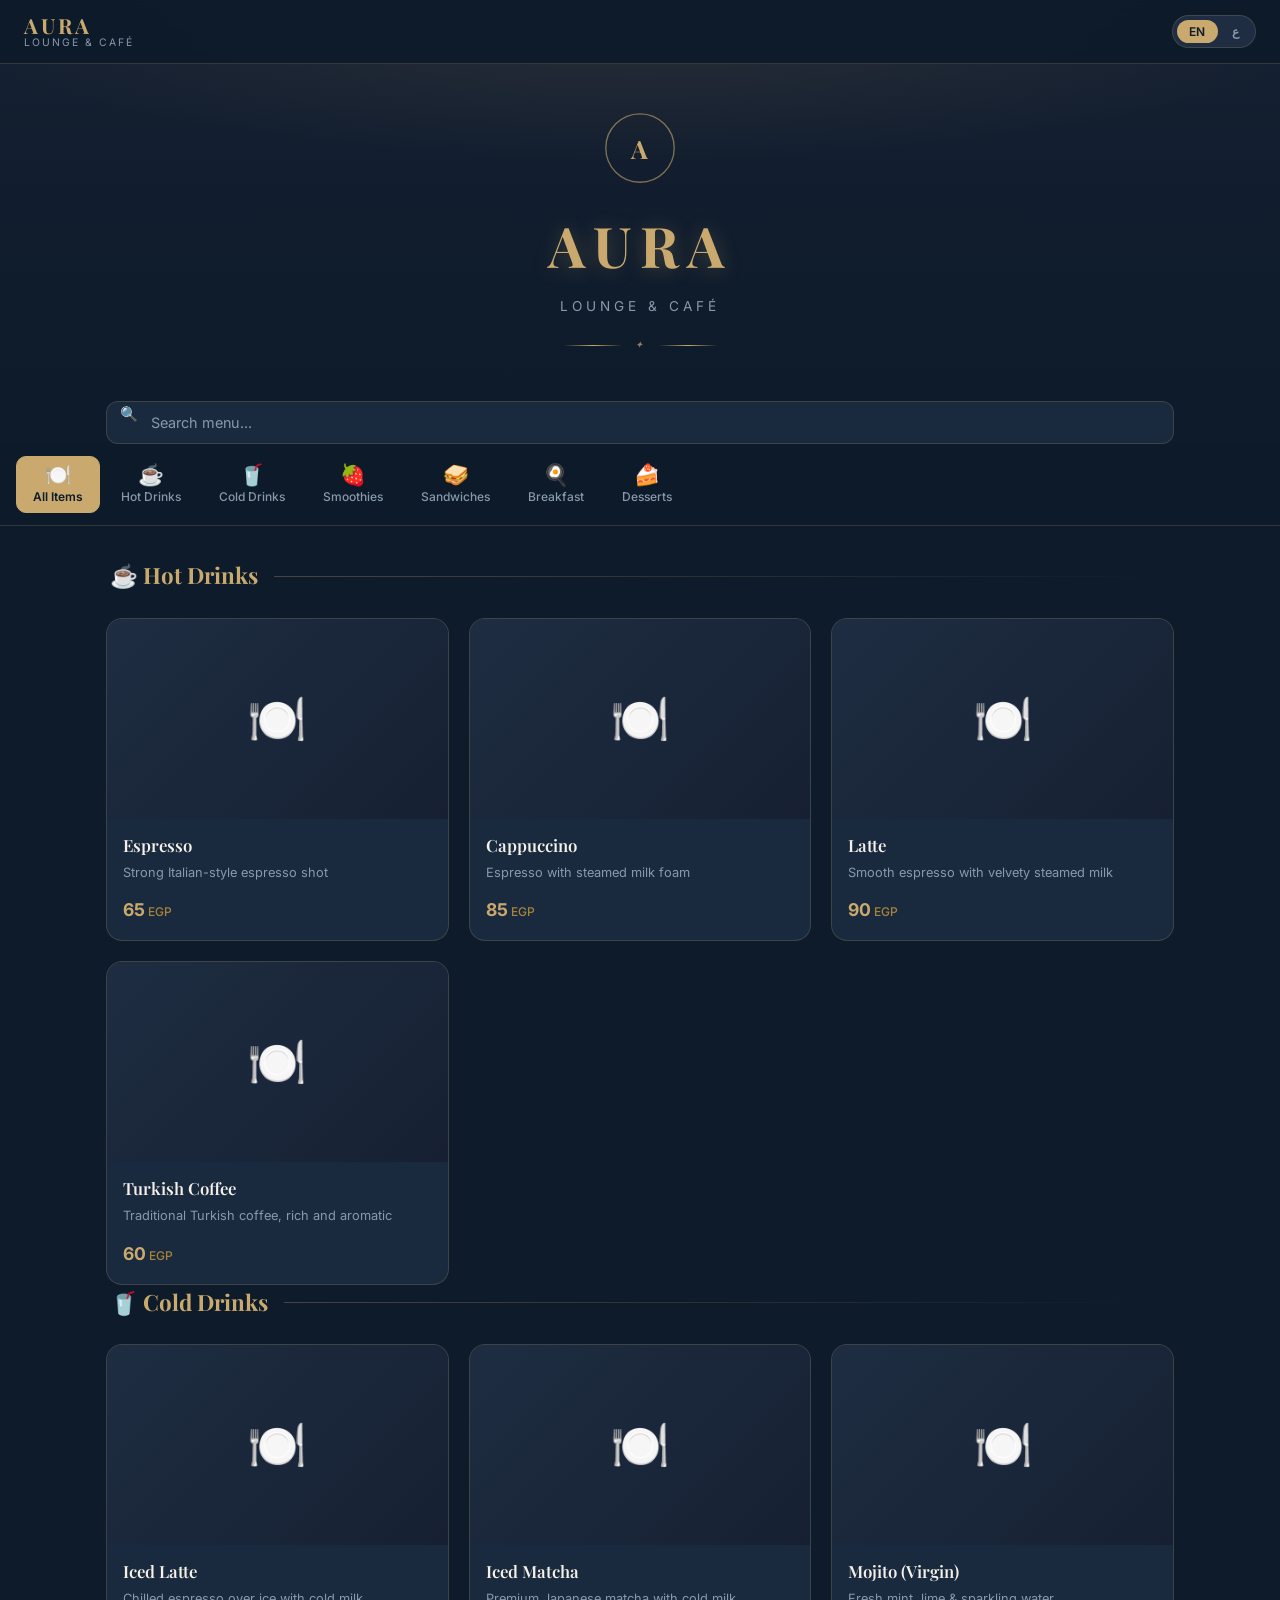
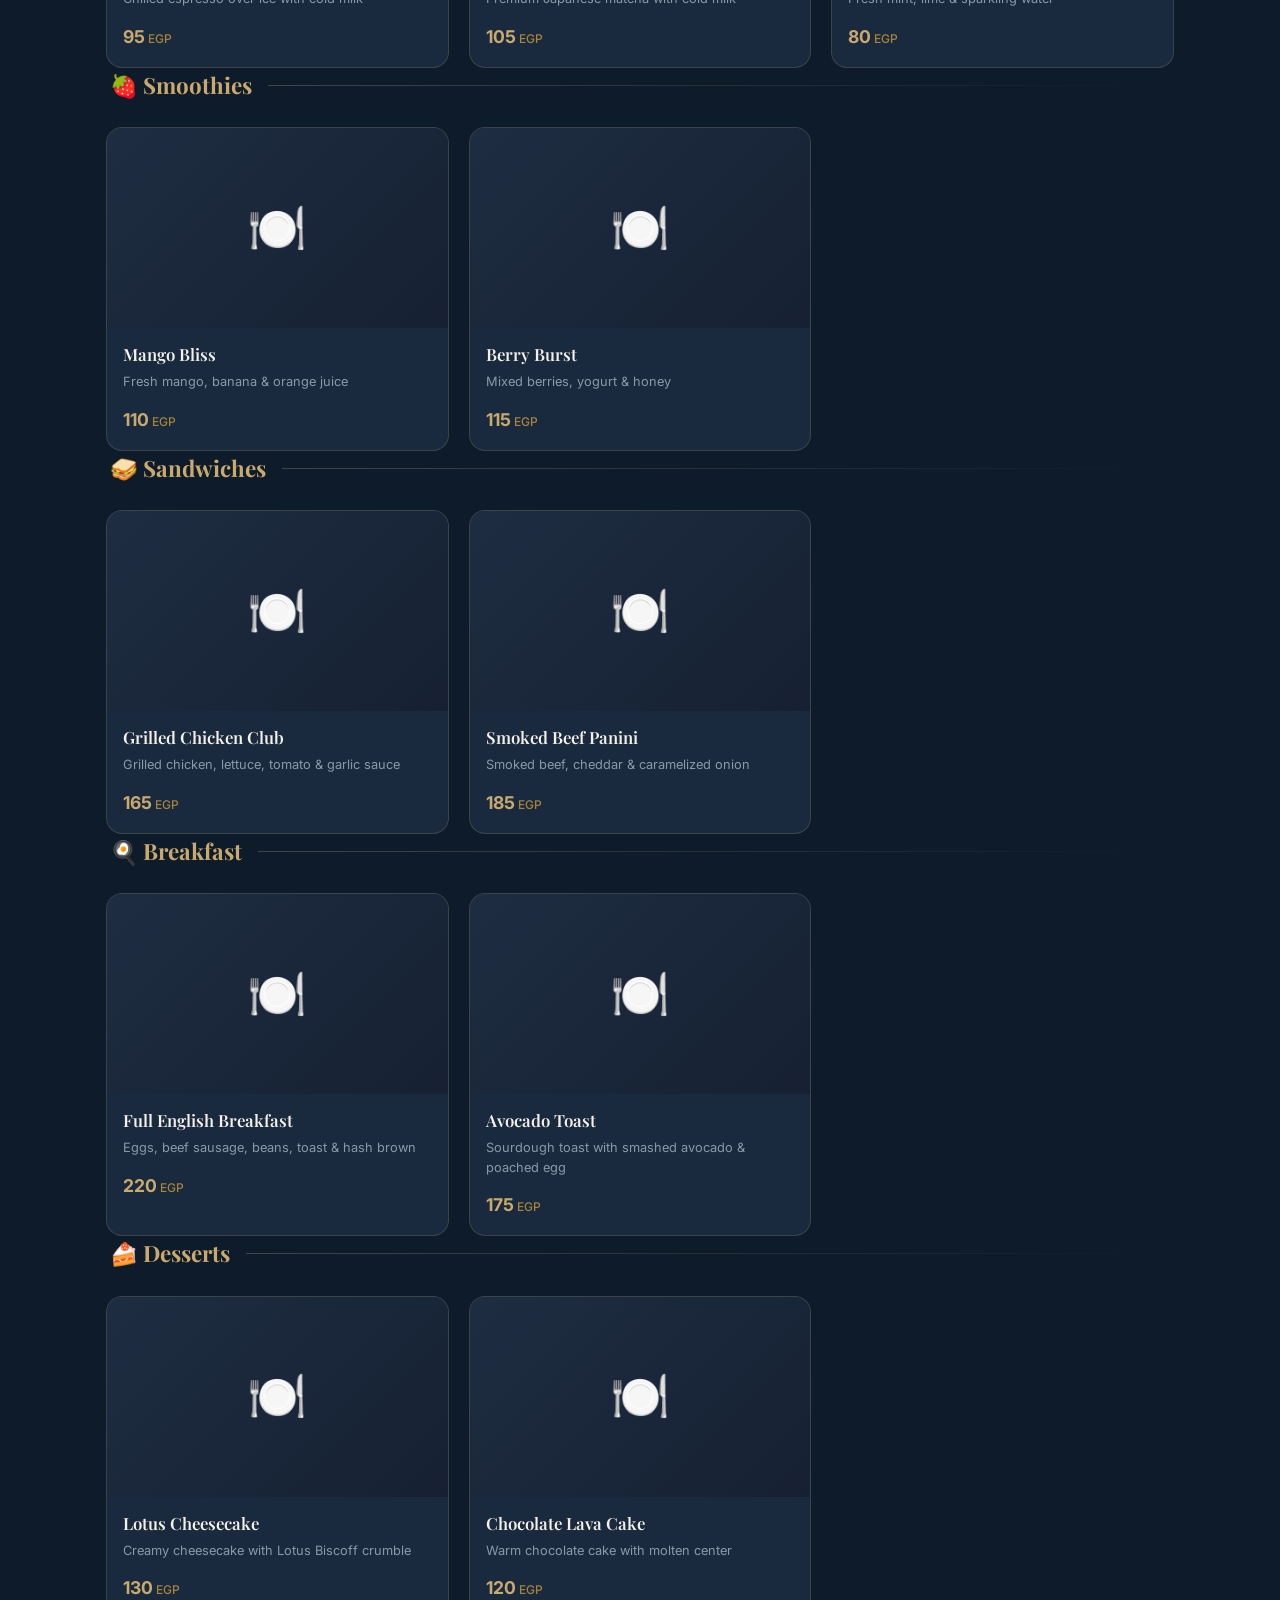
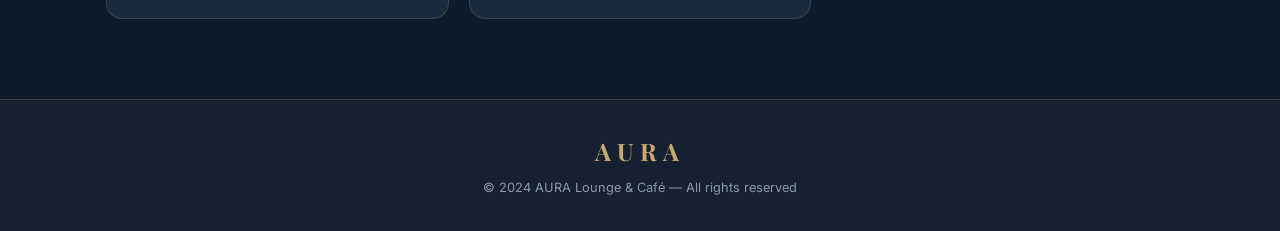
==== index.html @ 281e469c "Add files via upload" ====
<!DOCTYPE html>
<html lang="en">
<head>
  <meta charset="UTF-8">
  <meta name="viewport" content="width=device-width, initial-scale=1.0, viewport-fit=cover">
  <meta name="apple-mobile-web-app-capable" content="yes">
  <meta name="apple-mobile-web-app-status-bar-style" content="black-translucent">
  <meta name="theme-color" content="#0D1B2A">
  <meta name="description" content="AURA Lounge & Café — Explore our full menu">
  <title>AURA — Menu</title>

  <!-- Fonts -->
  <link rel="preconnect" href="https://fonts.googleapis.com">
  <link rel="preconnect" href="https://fonts.gstatic.com" crossorigin>
  <link href="https://fonts.googleapis.com/css2?family=Playfair+Display:wght@400;600;700&family=Inter:wght@400;500;600;700&family=Cairo:wght@400;600;700&display=swap" rel="stylesheet">

  <!-- Styles -->
  <link rel="stylesheet" href="css/style.css">

  <!-- Favicon placeholder (replace with your logo) -->
  <link rel="icon" type="image/svg+xml" href="data:image/svg+xml,<svg xmlns='http://www.w3.org/2000/svg' viewBox='0 0 100 100'><text y='.9em' font-size='90'>☕</text></svg>">
</head>
<body>

  <!-- ============ NAVBAR ============ -->
  <nav class="navbar" role="navigation" aria-label="Main navigation">
    <div class="nav-brand">
      <!-- Replace src with your logo path -->
      <img class="nav-logo"
           src="images/logo.png"
           alt="AURA Logo"
           onerror="this.style.display='none'">
      <div class="nav-brand-text">
        <span class="nav-name" id="nav-name">AURA</span>
        <span class="nav-tagline" id="nav-tagline">Lounge &amp; Café</span>
      </div>
    </div>

    <div class="nav-actions">
      <div class="lang-toggle" role="group" aria-label="Language selector">
        <button class="lang-btn" data-lang="en" aria-label="English">EN</button>
        <button class="lang-btn" data-lang="ar" aria-label="Arabic">ع</button>
      </div>
    </div>
  </nav>

  <!-- ============ HERO ============ -->
  <header class="hero" role="banner">
    <div class="hero-bg"></div>
    <div class="hero-content">

      <!-- Logo: replace src with real logo, fallback is SVG monogram -->
      <img class="hero-logo"
           src="images/logo.png"
           alt="AURA"
           onerror="this.style.display='none';document.getElementById('hero-logo-fallback').style.display='flex'">
      <div class="hero-logo-fallback" id="hero-logo-fallback" style="display:none">
        <svg viewBox="0 0 80 80" xmlns="http://www.w3.org/2000/svg">
          <circle cx="40" cy="40" r="38" fill="none" stroke="#C9A96E" stroke-width="1.5" opacity="0.6"/>
          <text x="40" y="52" font-family="Playfair Display, serif" font-size="28" font-weight="700"
                fill="#C9A96E" text-anchor="middle" letter-spacing="2">A</text>
        </svg>
      </div>

      <h1 class="hero-title" id="hero-title">AURA</h1>
      <p class="hero-subtitle" id="hero-subtitle">Lounge &amp; Café</p>

      <div class="hero-divider">
        <span></span>
        <i>✦</i>
        <span></span>
      </div>
    </div>
  </header>

  <!-- ============ SEARCH ============ -->
  <div class="search-wrap" role="search">
    <span class="search-icon" aria-hidden="true">🔍</span>
    <input
      class="search-input"
      id="search-input"
      type="search"
      placeholder="Search menu..."
      aria-label="Search menu items"
      autocomplete="off"
      spellcheck="false">
  </div>

  <!-- ============ CATEGORY TABS ============ -->
  <section class="category-section" aria-label="Menu categories">
    <div class="category-scroll" id="cat-scroll" role="tablist">
      <!-- Populated by JS -->
    </div>
  </section>

  <!-- ============ MENU ============ -->
  <main class="menu-section" id="menu-section" role="main" aria-label="Menu items">
    <!-- Loading shimmer -->
    <div id="menu-container">
      <div class="menu-grid">
        <div class="shimmer"></div>
        <div class="shimmer"></div>
        <div class="shimmer"></div>
        <div class="shimmer"></div>
        <div class="shimmer"></div>
        <div class="shimmer"></div>
      </div>
    </div>
  </main>

  <!-- ============ FOOTER ============ -->
  <footer class="site-footer" role="contentinfo">
    <div class="footer-logo" id="footer-logo">AURA</div>
    <p class="footer-text">© 2024 AURA Lounge &amp; Café — All rights reserved</p>
  </footer>

  <!-- Script -->
  <script src="js/app.js"></script>
</body>
</html>
---- css/style.css ----
/* ============================================
   AURA CAFE & RESTAURANT — Menu Styles
   Brand: Deep Navy + Gold Luxury
   ============================================ */

:root {
  --navy-deep: #0D1B2A;
  --navy: #162032;
  --navy-light: #1E2D42;
  --navy-card: #1A2A3E;
  --gold: #C9A96E;
  --gold-light: #E8D5A3;
  --gold-dark: #A8843A;
  --white: #FFFFFF;
  --off-white: #F5F0E8;
  --text-muted: #8899AA;
  --border: rgba(201,169,110,0.2);
  --shadow: 0 8px 32px rgba(0,0,0,0.4);
  --shadow-card: 0 4px 20px rgba(0,0,0,0.3);
  --radius: 16px;
  --radius-sm: 10px;
  --transition: 0.3s cubic-bezier(0.4,0,0.2,1);
  --font-en: 'Playfair Display', Georgia, serif;
  --font-en-body: 'Inter', sans-serif;
  --font-ar: 'Cairo', sans-serif;
}

/* ---- Reset & Base ---- */
*, *::before, *::after { box-sizing: border-box; margin: 0; padding: 0; }

html {
  scroll-behavior: smooth;
  font-size: 16px;
}

body {
  background-color: var(--navy-deep);
  color: var(--off-white);
  font-family: var(--font-en-body);
  line-height: 1.6;
  min-height: 100vh;
  overflow-x: hidden;
}

body[dir="rtl"] {
  font-family: var(--font-ar);
}

img { display: block; max-width: 100%; }
a { text-decoration: none; color: inherit; }
button { cursor: pointer; border: none; background: none; font-family: inherit; }
ul { list-style: none; }

/* ---- Scrollbar ---- */
::-webkit-scrollbar { width: 6px; height: 6px; }
::-webkit-scrollbar-track { background: var(--navy); }
::-webkit-scrollbar-thumb { background: var(--gold-dark); border-radius: 3px; }

/* ============================================
   NAVBAR
   ============================================ */
.navbar {
  position: fixed;
  top: 0; left: 0; right: 0;
  z-index: 100;
  background: rgba(13, 27, 42, 0.92);
  backdrop-filter: blur(20px);
  -webkit-backdrop-filter: blur(20px);
  border-bottom: 1px solid var(--border);
  padding: 0 24px;
  height: 64px;
  display: flex;
  align-items: center;
  justify-content: space-between;
  gap: 16px;
}

.nav-brand {
  display: flex;
  align-items: center;
  gap: 12px;
}

.nav-logo {
  width: 38px;
  height: 38px;
  object-fit: contain;
  filter: brightness(1.1);
}

.nav-brand-text {
  display: flex;
  flex-direction: column;
  line-height: 1.1;
}

.nav-name {
  font-family: var(--font-en);
  font-size: 1.3rem;
  font-weight: 700;
  color: var(--gold);
  letter-spacing: 3px;
}

body[dir="rtl"] .nav-name {
  font-family: var(--font-ar);
  letter-spacing: 0;
}

.nav-tagline {
  font-size: 0.65rem;
  color: var(--text-muted);
  letter-spacing: 2px;
  text-transform: uppercase;
}

body[dir="rtl"] .nav-tagline {
  letter-spacing: 0;
  font-size: 0.7rem;
}

.nav-actions {
  display: flex;
  align-items: center;
  gap: 12px;
}

.lang-toggle {
  display: flex;
  align-items: center;
  background: var(--navy-light);
  border: 1px solid var(--border);
  border-radius: 20px;
  padding: 4px;
  gap: 2px;
}

.lang-btn {
  padding: 4px 12px;
  border-radius: 16px;
  font-size: 0.75rem;
  font-weight: 600;
  color: var(--text-muted);
  transition: var(--transition);
  letter-spacing: 0.5px;
}

.lang-btn.active {
  background: var(--gold);
  color: var(--navy-deep);
}

/* ============================================
   HERO
   ============================================ */
.hero {
  padding-top: 64px;
  position: relative;
  overflow: hidden;
  min-height: 260px;
  display: flex;
  align-items: center;
  justify-content: center;
  text-align: center;
}

.hero-bg {
  position: absolute;
  inset: 0;
  background:
    radial-gradient(ellipse 80% 60% at 50% 0%, rgba(201,169,110,0.12) 0%, transparent 70%),
    linear-gradient(180deg, var(--navy) 0%, var(--navy-deep) 100%);
}

.hero-content {
  position: relative;
  z-index: 1;
  padding: 48px 24px 32px;
}

.hero-logo {
  width: 72px;
  height: 72px;
  object-fit: contain;
  margin: 0 auto 16px;
  filter: drop-shadow(0 4px 12px rgba(201,169,110,0.4));
}

.hero-logo-fallback {
  width: 72px;
  height: 72px;
  margin: 0 auto 16px;
  display: flex;
  align-items: center;
  justify-content: center;
}

.hero-logo-fallback svg {
  width: 100%;
  height: 100%;
}

.hero-title {
  font-family: var(--font-en);
  font-size: clamp(2.2rem, 6vw, 3.5rem);
  font-weight: 700;
  color: var(--gold);
  letter-spacing: 8px;
  margin-bottom: 6px;
  text-shadow: 0 2px 20px rgba(201,169,110,0.3);
}

body[dir="rtl"] .hero-title {
  font-family: var(--font-ar);
  letter-spacing: 0;
}

.hero-subtitle {
  font-size: 0.85rem;
  color: var(--text-muted);
  letter-spacing: 4px;
  text-transform: uppercase;
}

body[dir="rtl"] .hero-subtitle {
  letter-spacing: 0;
  font-size: 0.9rem;
}

.hero-divider {
  display: flex;
  align-items: center;
  justify-content: center;
  gap: 12px;
  margin-top: 20px;
}

.hero-divider span {
  display: block;
  height: 1px;
  width: 60px;
  background: linear-gradient(90deg, transparent, var(--gold), transparent);
}

.hero-divider i {
  font-size: 0.6rem;
  color: var(--gold);
  opacity: 0.7;
  letter-spacing: 3px;
}

/* ============================================
   CATEGORY TABS
   ============================================ */
.category-section {
  position: sticky;
  top: 64px;
  z-index: 90;
  background: rgba(13, 27, 42, 0.96);
  backdrop-filter: blur(16px);
  border-bottom: 1px solid var(--border);
  padding: 0 16px;
}

.category-scroll {
  display: flex;
  gap: 4px;
  overflow-x: auto;
  padding: 12px 0;
  scrollbar-width: none;
  -ms-overflow-style: none;
}

.category-scroll::-webkit-scrollbar { display: none; }

.cat-btn {
  flex-shrink: 0;
  display: flex;
  flex-direction: column;
  align-items: center;
  gap: 4px;
  padding: 8px 16px;
  border-radius: var(--radius-sm);
  border: 1px solid transparent;
  color: var(--text-muted);
  font-size: 0.75rem;
  font-weight: 500;
  transition: var(--transition);
  white-space: nowrap;
}

.cat-btn .cat-icon {
  font-size: 1.3rem;
  line-height: 1;
}

.cat-btn:hover {
  color: var(--gold-light);
  background: rgba(201,169,110,0.08);
  border-color: var(--border);
}

.cat-btn.active {
  color: var(--navy-deep);
  background: var(--gold);
  border-color: var(--gold);
  font-weight: 600;
}

/* ============================================
   MENU GRID
   ============================================ */
.menu-section {
  padding: 32px 16px 80px;
  max-width: 1100px;
  margin: 0 auto;
}

.section-header {
  display: flex;
  align-items: center;
  gap: 16px;
  margin-bottom: 24px;
  padding: 0 4px;
}

.section-title {
  font-family: var(--font-en);
  font-size: 1.4rem;
  font-weight: 700;
  color: var(--gold);
  white-space: nowrap;
}

body[dir="rtl"] .section-title {
  font-family: var(--font-ar);
}

.section-line {
  flex: 1;
  height: 1px;
  background: linear-gradient(90deg, var(--gold), transparent);
  opacity: 0.3;
}

body[dir="rtl"] .section-line {
  background: linear-gradient(270deg, var(--gold), transparent);
}

.menu-grid {
  display: grid;
  grid-template-columns: repeat(auto-fill, minmax(280px, 1fr));
  gap: 20px;
}

/* ---- Menu Card ---- */
.menu-card {
  background: var(--navy-card);
  border: 1px solid var(--border);
  border-radius: var(--radius);
  overflow: hidden;
  transition: var(--transition);
  position: relative;
  cursor: default;
}

.menu-card:hover {
  transform: translateY(-4px);
  border-color: rgba(201,169,110,0.5);
  box-shadow: var(--shadow-card);
}

.menu-card.unavailable {
  opacity: 0.5;
}

.card-img-wrap {
  position: relative;
  height: 200px;
  overflow: hidden;
  background: var(--navy-light);
}

.card-img {
  width: 100%;
  height: 100%;
  object-fit: cover;
  transition: transform 0.5s ease;
}

.menu-card:hover .card-img {
  transform: scale(1.05);
}

.card-img-placeholder {
  width: 100%;
  height: 100%;
  display: flex;
  align-items: center;
  justify-content: center;
  font-size: 3rem;
  background: linear-gradient(135deg, var(--navy-light), var(--navy));
}

.featured-badge {
  position: absolute;
  top: 12px;
  right: 12px;
  background: var(--gold);
  color: var(--navy-deep);
  font-size: 0.65rem;
  font-weight: 700;
  padding: 3px 10px;
  border-radius: 20px;
  letter-spacing: 1px;
  text-transform: uppercase;
}

body[dir="rtl"] .featured-badge {
  right: auto;
  left: 12px;
  letter-spacing: 0;
}

.unavailable-overlay {
  position: absolute;
  inset: 0;
  background: rgba(13,27,42,0.7);
  display: flex;
  align-items: center;
  justify-content: center;
}

.unavailable-label {
  background: rgba(0,0,0,0.6);
  color: var(--text-muted);
  font-size: 0.75rem;
  font-weight: 600;
  padding: 6px 14px;
  border-radius: 20px;
  letter-spacing: 1px;
  text-transform: uppercase;
}

.card-body {
  padding: 16px;
}

.card-name {
  font-family: var(--font-en);
  font-size: 1.05rem;
  font-weight: 600;
  color: var(--off-white);
  margin-bottom: 6px;
  line-height: 1.3;
}

body[dir="rtl"] .card-name {
  font-family: var(--font-ar);
}

.card-desc {
  font-size: 0.8rem;
  color: var(--text-muted);
  margin-bottom: 14px;
  line-height: 1.5;
  display: -webkit-box;
  -webkit-line-clamp: 2;
  -webkit-box-orient: vertical;
  overflow: hidden;
}

.card-footer {
  display: flex;
  align-items: center;
  justify-content: space-between;
}

.card-price {
  font-size: 1.1rem;
  font-weight: 700;
  color: var(--gold);
}

.card-price span {
  font-size: 0.75rem;
  font-weight: 500;
  color: var(--gold-dark);
  margin-left: 3px;
}

body[dir="rtl"] .card-price span {
  margin-left: 0;
  margin-right: 3px;
}

/* ============================================
   EMPTY STATE
   ============================================ */
.empty-state {
  text-align: center;
  padding: 64px 24px;
  color: var(--text-muted);
}

.empty-state .empty-icon {
  font-size: 3rem;
  margin-bottom: 12px;
  opacity: 0.5;
}

.empty-state p {
  font-size: 0.9rem;
}

/* ============================================
   SEARCH BAR
   ============================================ */
.search-wrap {
  padding: 16px 16px 0;
  max-width: 1100px;
  margin: 0 auto;
}

.search-input {
  width: 100%;
  background: var(--navy-card);
  border: 1px solid var(--border);
  border-radius: 12px;
  padding: 12px 18px 12px 44px;
  color: var(--off-white);
  font-family: inherit;
  font-size: 0.9rem;
  transition: var(--transition);
  outline: none;
}

body[dir="rtl"] .search-input {
  padding: 12px 44px 12px 18px;
}

.search-input::placeholder { color: var(--text-muted); }

.search-input:focus {
  border-color: var(--gold);
  background: var(--navy-light);
  box-shadow: 0 0 0 3px rgba(201,169,110,0.1);
}

.search-wrap {
  position: relative;
}

.search-icon {
  position: absolute;
  left: 30px;
  top: 50%;
  transform: translateY(-50%);
  color: var(--text-muted);
  pointer-events: none;
  font-size: 0.9rem;
}

body[dir="rtl"] .search-icon {
  left: auto;
  right: 30px;
}

/* ============================================
   FOOTER
   ============================================ */
.site-footer {
  background: var(--navy);
  border-top: 1px solid var(--border);
  padding: 32px 24px;
  text-align: center;
}

.footer-logo {
  font-family: var(--font-en);
  font-size: 1.5rem;
  font-weight: 700;
  color: var(--gold);
  letter-spacing: 6px;
  margin-bottom: 8px;
}

body[dir="rtl"] .footer-logo {
  font-family: var(--font-ar);
  letter-spacing: 0;
}

.footer-text {
  font-size: 0.8rem;
  color: var(--text-muted);
}

/* ============================================
   ANIMATIONS
   ============================================ */
@keyframes fadeInUp {
  from { opacity: 0; transform: translateY(20px); }
  to   { opacity: 1; transform: translateY(0); }
}

.menu-card {
  animation: fadeInUp 0.4s ease both;
}

.menu-card:nth-child(1) { animation-delay: 0.05s; }
.menu-card:nth-child(2) { animation-delay: 0.1s; }
.menu-card:nth-child(3) { animation-delay: 0.15s; }
.menu-card:nth-child(4) { animation-delay: 0.2s; }
.menu-card:nth-child(5) { animation-delay: 0.25s; }
.menu-card:nth-child(6) { animation-delay: 0.3s; }

/* ============================================
   RESPONSIVE
   ============================================ */
@media (max-width: 600px) {
  .menu-grid {
    grid-template-columns: 1fr 1fr;
    gap: 12px;
  }

  .card-img-wrap { height: 150px; }
  .card-body { padding: 12px; }
  .card-name { font-size: 0.9rem; }
  .card-desc { display: none; }
  .card-price { font-size: 1rem; }
  .hero-title { letter-spacing: 4px; }
}

@media (max-width: 380px) {
  .menu-grid {
    grid-template-columns: 1fr;
  }
  .card-img-wrap { height: 200px; }
  .card-desc { display: block; }
}

/* ============================================
   LOADING SHIMMER
   ============================================ */
.shimmer {
  background: linear-gradient(90deg,
    var(--navy-light) 25%,
    var(--navy-card) 50%,
    var(--navy-light) 75%
  );
  background-size: 400% 100%;
  animation: shimmer 1.5s infinite;
  border-radius: var(--radius);
  min-height: 280px;
}

@keyframes shimmer {
  0%   { background-position: 100% 0; }
  100% { background-position: -100% 0; }
}
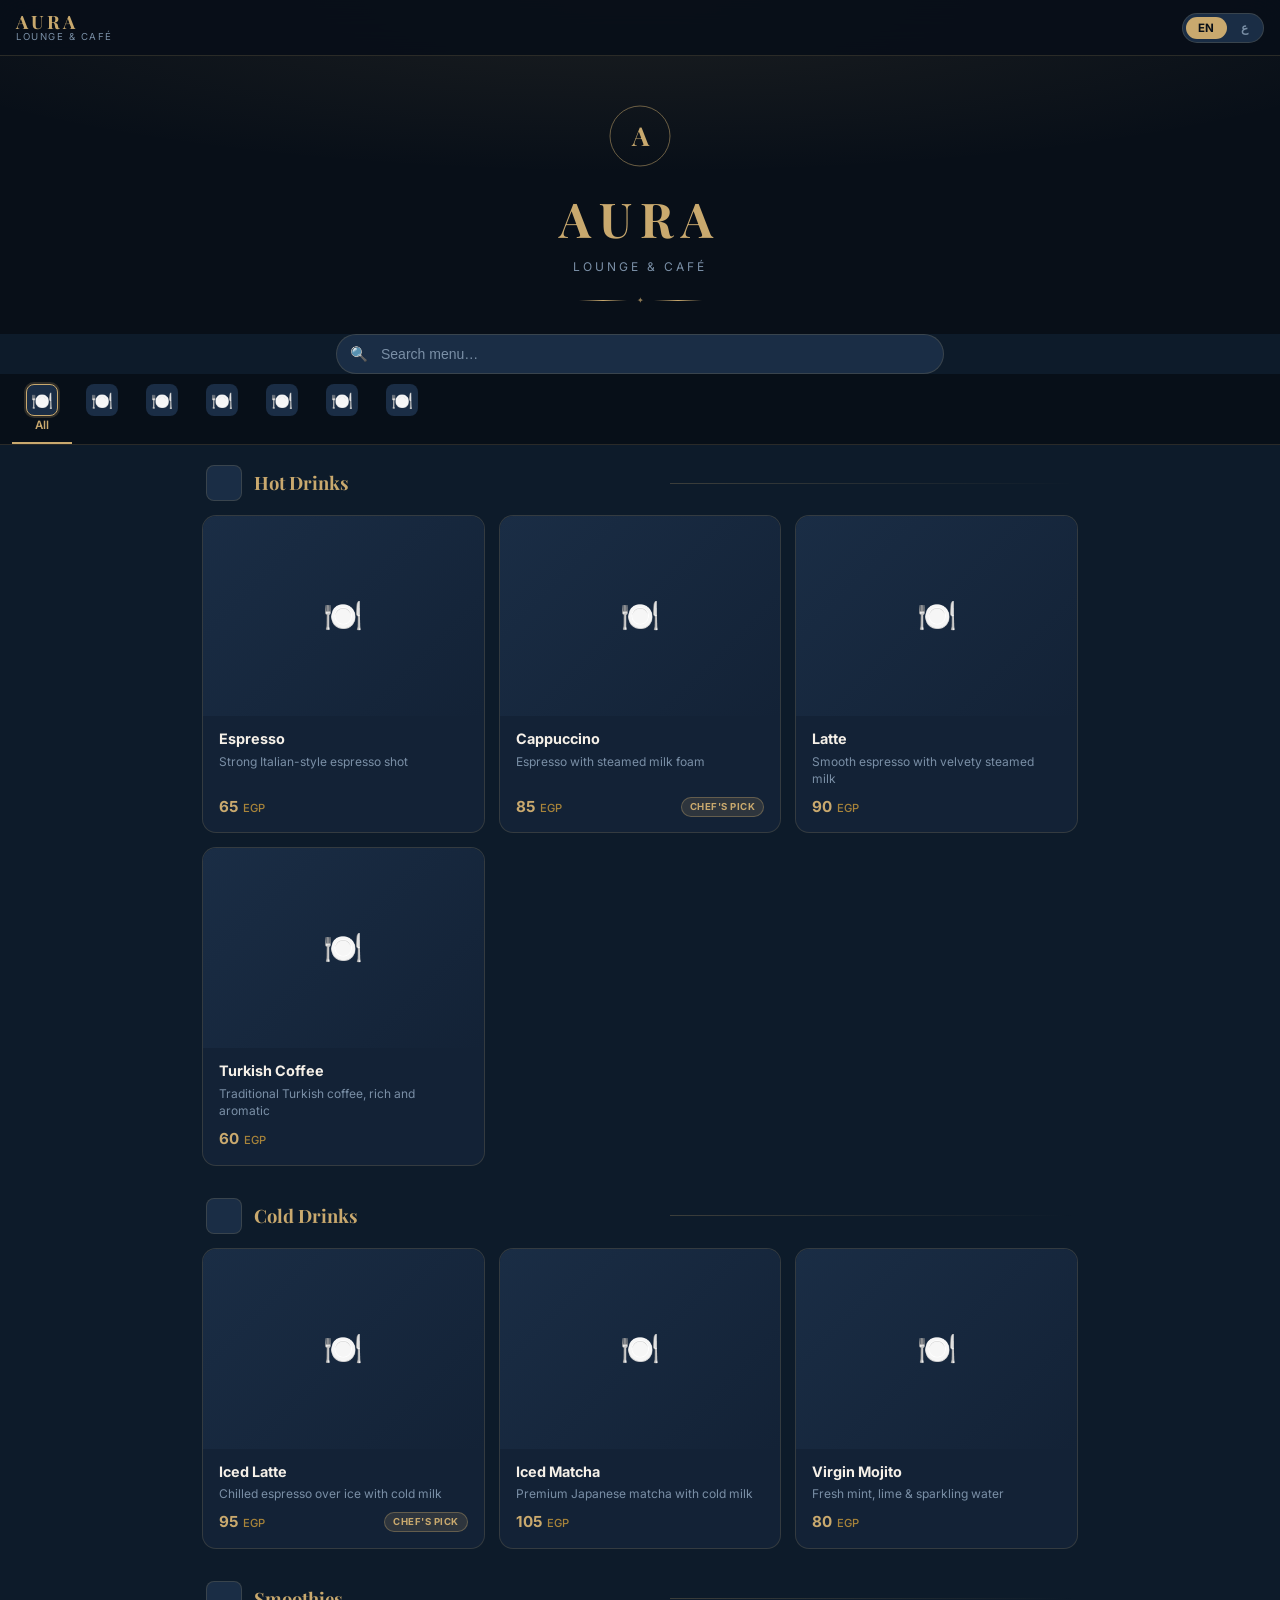
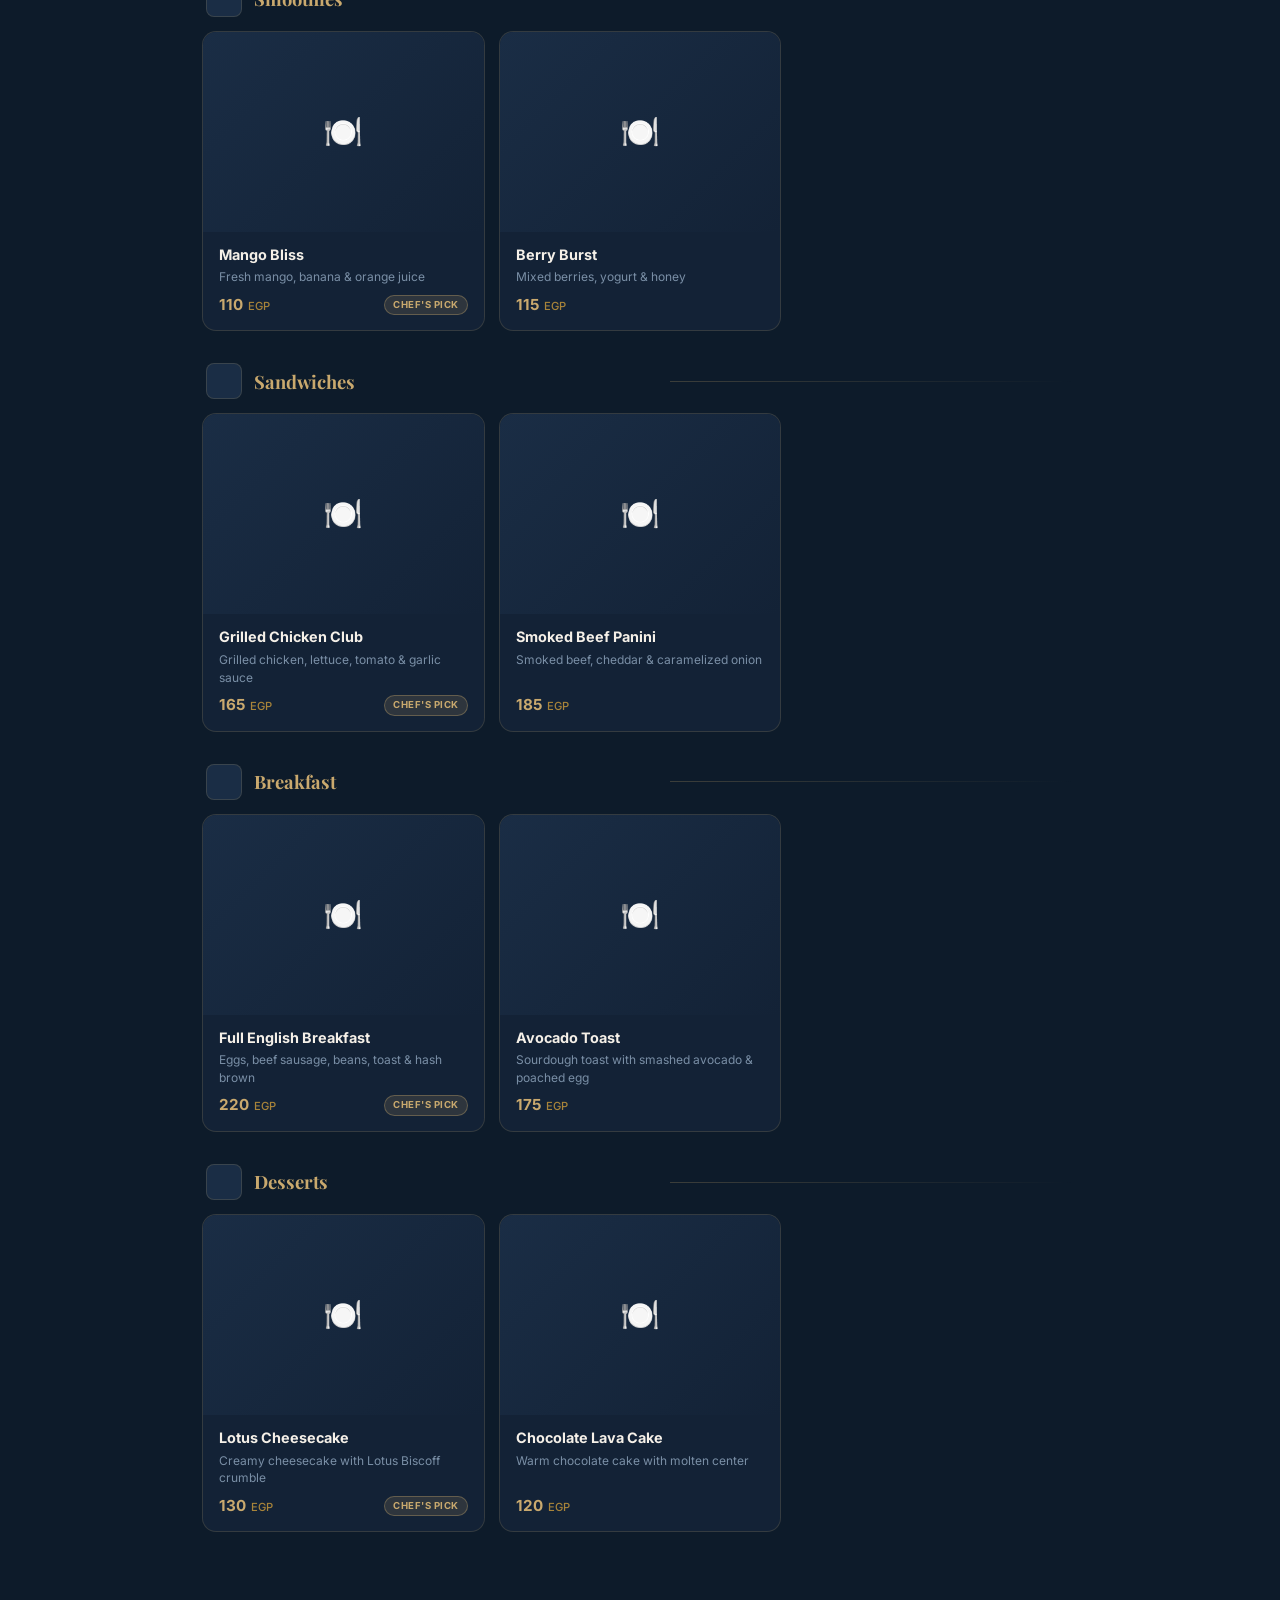
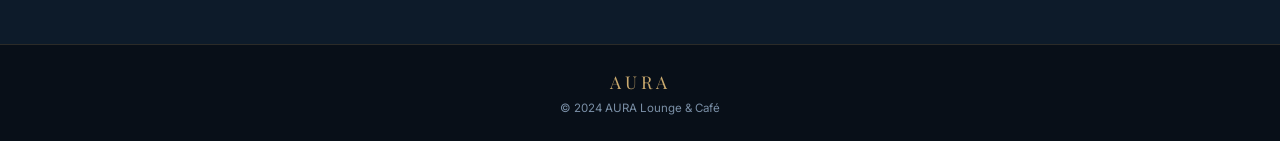
==== commit 07edc35d: "Add files via upload" ====
--- a/index.html
+++ b/index.html
@@ -5,116 +5,103 @@
   <meta name="viewport" content="width=device-width, initial-scale=1.0, viewport-fit=cover">
   <meta name="apple-mobile-web-app-capable" content="yes">
   <meta name="apple-mobile-web-app-status-bar-style" content="black-translucent">
-  <meta name="theme-color" content="#0D1B2A">
-  <meta name="description" content="AURA Lounge & Café — Explore our full menu">
+  <meta name="theme-color" content="#080F18">
+  <meta name="description" content="AURA Lounge & Café — Menu">
+  <meta name="robots" content="index, follow">
   <title>AURA — Menu</title>
 
-  <!-- Fonts -->
+  <!-- Preconnect for fonts -->
   <link rel="preconnect" href="https://fonts.googleapis.com">
   <link rel="preconnect" href="https://fonts.gstatic.com" crossorigin>
-  <link href="https://fonts.googleapis.com/css2?family=Playfair+Display:wght@400;600;700&family=Inter:wght@400;500;600;700&family=Cairo:wght@400;600;700&display=swap" rel="stylesheet">
+  <link href="https://fonts.googleapis.com/css2?family=Playfair+Display:wght@700&family=Inter:wght@400;600;700&family=Cairo:wght@400;600;700&display=swap" rel="stylesheet">
 
-  <!-- Styles -->
   <link rel="stylesheet" href="css/style.css">
 
-  <!-- Favicon placeholder (replace with your logo) -->
-  <link rel="icon" type="image/svg+xml" href="data:image/svg+xml,<svg xmlns='http://www.w3.org/2000/svg' viewBox='0 0 100 100'><text y='.9em' font-size='90'>☕</text></svg>">
+  <!-- Favicon -->
+  <link rel="icon" href="data:image/svg+xml,<svg xmlns='http://www.w3.org/2000/svg' viewBox='0 0 32 32'><rect width='32' height='32' rx='8' fill='%230D1B2A'/><text x='16' y='22' font-size='16' text-anchor='middle' font-family='serif' fill='%23C9A96E'>A</text></svg>">
 </head>
 <body>
 
-  <!-- ============ NAVBAR ============ -->
-  <nav class="navbar" role="navigation" aria-label="Main navigation">
-    <div class="nav-brand">
-      <!-- Replace src with your logo path -->
-      <img class="nav-logo"
-           src="images/logo.png"
-           alt="AURA Logo"
-           onerror="this.style.display='none'">
-      <div class="nav-brand-text">
-        <span class="nav-name" id="nav-name">AURA</span>
-        <span class="nav-tagline" id="nav-tagline">Lounge &amp; Café</span>
-      </div>
+<!-- ======================================================
+     HEADER
+====================================================== -->
+<header class="header" role="banner">
+  <div class="brand">
+    <img class="brand-logo" src="images/logo.png" alt="AURA" id="header-logo"
+         onerror="this.style.display='none'">
+    <div class="brand-text">
+      <div class="brand-name" id="brand-name">AURA</div>
+      <div class="brand-tag"  id="brand-tag">Lounge &amp; Café</div>
     </div>
-
-    <div class="nav-actions">
-      <div class="lang-toggle" role="group" aria-label="Language selector">
-        <button class="lang-btn" data-lang="en" aria-label="English">EN</button>
-        <button class="lang-btn" data-lang="ar" aria-label="Arabic">ع</button>
-      </div>
-    </div>
-  </nav>
-
-  <!-- ============ HERO ============ -->
-  <header class="hero" role="banner">
-    <div class="hero-bg"></div>
-    <div class="hero-content">
-
-      <!-- Logo: replace src with real logo, fallback is SVG monogram -->
-      <img class="hero-logo"
-           src="images/logo.png"
-           alt="AURA"
-           onerror="this.style.display='none';document.getElementById('hero-logo-fallback').style.display='flex'">
-      <div class="hero-logo-fallback" id="hero-logo-fallback" style="display:none">
-        <svg viewBox="0 0 80 80" xmlns="http://www.w3.org/2000/svg">
-          <circle cx="40" cy="40" r="38" fill="none" stroke="#C9A96E" stroke-width="1.5" opacity="0.6"/>
-          <text x="40" y="52" font-family="Playfair Display, serif" font-size="28" font-weight="700"
-                fill="#C9A96E" text-anchor="middle" letter-spacing="2">A</text>
-        </svg>
-      </div>
-
-      <h1 class="hero-title" id="hero-title">AURA</h1>
-      <p class="hero-subtitle" id="hero-subtitle">Lounge &amp; Café</p>
-
-      <div class="hero-divider">
-        <span></span>
-        <i>✦</i>
-        <span></span>
-      </div>
-    </div>
-  </header>
-
-  <!-- ============ SEARCH ============ -->
-  <div class="search-wrap" role="search">
-    <span class="search-icon" aria-hidden="true">🔍</span>
-    <input
-      class="search-input"
-      id="search-input"
-      type="search"
-      placeholder="Search menu..."
-      aria-label="Search menu items"
-      autocomplete="off"
-      spellcheck="false">
   </div>
 
-  <!-- ============ CATEGORY TABS ============ -->
-  <section class="category-section" aria-label="Menu categories">
-    <div class="category-scroll" id="cat-scroll" role="tablist">
-      <!-- Populated by JS -->
+  <div class="lang-toggle" role="group" aria-label="Language">
+    <button class="lang-btn" data-lang="en">EN</button>
+    <button class="lang-btn" data-lang="ar">ع</button>
+  </div>
+</header>
+
+<!-- ======================================================
+     HERO
+====================================================== -->
+<section class="hero" aria-label="Restaurant header">
+  <div class="hero-inner">
+    <div class="hero-logo-wrap">
+      <img src="images/logo.png" alt="AURA Logo" id="hero-logo"
+           onerror="this.style.display='none';document.getElementById('hero-logo-svg').style.display='block'">
+      <svg id="hero-logo-svg" class="hero-logo-svg" style="display:none" viewBox="0 0 64 64" xmlns="http://www.w3.org/2000/svg">
+        <circle cx="32" cy="32" r="30" fill="none" stroke="#C9A96E" stroke-width="1" opacity=".5"/>
+        <text x="32" y="42" font-family="Playfair Display,serif" font-size="26" font-weight="700"
+              fill="#C9A96E" text-anchor="middle">A</text>
+      </svg>
     </div>
-  </section>
+    <h1 class="hero-title" id="hero-title">AURA</h1>
+    <p  class="hero-sub"   id="hero-sub">Lounge &amp; Café</p>
+    <div class="hero-rule">
+      <span></span><i>✦</i><span></span>
+    </div>
+  </div>
+</section>
 
-  <!-- ============ MENU ============ -->
-  <main class="menu-section" id="menu-section" role="main" aria-label="Menu items">
-    <!-- Loading shimmer -->
-    <div id="menu-container">
-      <div class="menu-grid">
-        <div class="shimmer"></div>
-        <div class="shimmer"></div>
-        <div class="shimmer"></div>
-        <div class="shimmer"></div>
-        <div class="shimmer"></div>
-        <div class="shimmer"></div>
-      </div>
-    </div>
-  </main>
+<!-- ======================================================
+     SEARCH
+====================================================== -->
+<div class="search-bar" role="search">
+  <span class="search-icon" aria-hidden="true">🔍</span>
+  <input id="search-input" type="search" placeholder="Search menu…"
+         aria-label="Search menu items" autocomplete="off" spellcheck="false">
+</div>
 
-  <!-- ============ FOOTER ============ -->
-  <footer class="site-footer" role="contentinfo">
-    <div class="footer-logo" id="footer-logo">AURA</div>
-    <p class="footer-text">© 2024 AURA Lounge &amp; Café — All rights reserved</p>
-  </footer>
+<!-- ======================================================
+     CATEGORY TABS
+====================================================== -->
+<nav class="cat-tabs-wrap" aria-label="Menu categories">
+  <div class="cat-tabs" id="cat-tabs" role="tablist">
+    <!-- populated by JS -->
+  </div>
+</nav>
 
-  <!-- Script -->
-  <script src="js/app.js"></script>
+<!-- ======================================================
+     MENU ITEMS
+====================================================== -->
+<main class="menu-main" id="menu-main" role="main" aria-label="Menu">
+  <!-- Loading shimmer -->
+  <div id="menu-content">
+    <div class="shimmer-card"></div>
+    <div class="shimmer-card"></div>
+    <div class="shimmer-card"></div>
+    <div class="shimmer-card"></div>
+  </div>
+</main>
+
+<!-- ======================================================
+     FOOTER
+====================================================== -->
+<footer class="footer" role="contentinfo">
+  <div class="footer-name" id="footer-name">AURA</div>
+  <p class="footer-copy">© 2024 AURA Lounge &amp; Café</p>
+</footer>
+
+<script src="js/app.js"></script>
 </body>
 </html>
--- a/css/style.css
+++ b/css/style.css
@@ -1,660 +1,530 @@
-/* ============================================
-   AURA CAFE & RESTAURANT — Menu Styles
-   Brand: Deep Navy + Gold Luxury
-   ============================================ */
-
+/* ============================================================
+   AURA CAFÉ & RESTAURANT — Customer Menu
+   Mobile-first · Navy + Gold · EN/AR bilingual
+   ============================================================ */
+
+/* ---- Variables ---- */
 :root {
-  --navy-deep: #0D1B2A;
-  --navy: #162032;
-  --navy-light: #1E2D42;
-  --navy-card: #1A2A3E;
-  --gold: #C9A96E;
-  --gold-light: #E8D5A3;
-  --gold-dark: #A8843A;
-  --white: #FFFFFF;
-  --off-white: #F5F0E8;
-  --text-muted: #8899AA;
-  --border: rgba(201,169,110,0.2);
-  --shadow: 0 8px 32px rgba(0,0,0,0.4);
-  --shadow-card: 0 4px 20px rgba(0,0,0,0.3);
-  --radius: 16px;
-  --radius-sm: 10px;
-  --transition: 0.3s cubic-bezier(0.4,0,0.2,1);
-  --font-en: 'Playfair Display', Georgia, serif;
-  --font-en-body: 'Inter', sans-serif;
-  --font-ar: 'Cairo', sans-serif;
-}
-
-/* ---- Reset & Base ---- */
+  --navy-900: #080F18;
+  --navy-800: #0D1B2A;
+  --navy-700: #132236;
+  --navy-600: #1A2D45;
+  --navy-500: #213654;
+  --gold:     #C9A96E;
+  --gold-lt:  #E2CEAD;
+  --gold-dk:  #A8843A;
+  --white:    #FFFFFF;
+  --cream:    #F5F0E8;
+  --muted:    #7A8FA6;
+  --border:   rgba(201, 169, 110, 0.18);
+  --shadow:   0 4px 24px rgba(0, 0, 0, 0.45);
+
+  --r-card:  14px;
+  --r-pill:  100px;
+  --ease:    cubic-bezier(.4,0,.2,1);
+
+  --header-h: 56px;
+  --tabs-h:   56px;
+}
+
+/* ---- Reset ---- */
 *, *::before, *::after { box-sizing: border-box; margin: 0; padding: 0; }
-
-html {
-  scroll-behavior: smooth;
-  font-size: 16px;
-}
-
+html { font-size: 16px; scroll-behavior: smooth; -webkit-text-size-adjust: 100%; }
 body {
-  background-color: var(--navy-deep);
-  color: var(--off-white);
-  font-family: var(--font-en-body);
-  line-height: 1.6;
+  background: var(--navy-800);
+  color: var(--cream);
+  font-family: 'Inter', sans-serif;
+  line-height: 1.5;
   min-height: 100vh;
   overflow-x: hidden;
 }
-
-body[dir="rtl"] {
-  font-family: var(--font-ar);
-}
-
-img { display: block; max-width: 100%; }
-a { text-decoration: none; color: inherit; }
-button { cursor: pointer; border: none; background: none; font-family: inherit; }
+body[dir="rtl"] { font-family: 'Cairo', sans-serif; }
+img  { display: block; max-width: 100%; }
+button { cursor: pointer; font-family: inherit; border: none; background: none; }
 ul { list-style: none; }
 
-/* ---- Scrollbar ---- */
-::-webkit-scrollbar { width: 6px; height: 6px; }
-::-webkit-scrollbar-track { background: var(--navy); }
-::-webkit-scrollbar-thumb { background: var(--gold-dark); border-radius: 3px; }
-
-/* ============================================
-   NAVBAR
-   ============================================ */
-.navbar {
+/* scrollbar */
+::-webkit-scrollbar { width: 4px; height: 4px; }
+::-webkit-scrollbar-track { background: var(--navy-800); }
+::-webkit-scrollbar-thumb { background: var(--gold-dk); border-radius: 2px; }
+
+/* ============================================================
+   HEADER
+   ============================================================ */
+.header {
   position: fixed;
   top: 0; left: 0; right: 0;
-  z-index: 100;
-  background: rgba(13, 27, 42, 0.92);
-  backdrop-filter: blur(20px);
-  -webkit-backdrop-filter: blur(20px);
+  z-index: 200;
+  height: var(--header-h);
+  display: flex;
+  align-items: center;
+  justify-content: space-between;
+  padding: 0 16px;
+  background: rgba(8, 15, 24, 0.92);
+  backdrop-filter: blur(16px);
+  -webkit-backdrop-filter: blur(16px);
   border-bottom: 1px solid var(--border);
-  padding: 0 24px;
-  height: 64px;
-  display: flex;
-  align-items: center;
-  justify-content: space-between;
-  gap: 16px;
-}
-
-.nav-brand {
-  display: flex;
-  align-items: center;
-  gap: 12px;
-}
-
-.nav-logo {
-  width: 38px;
-  height: 38px;
+}
+
+.brand {
+  display: flex;
+  align-items: center;
+  gap: 10px;
+}
+
+.brand-logo {
+  width: 34px;
+  height: 34px;
   object-fit: contain;
-  filter: brightness(1.1);
-}
-
-.nav-brand-text {
-  display: flex;
-  flex-direction: column;
-  line-height: 1.1;
-}
-
-.nav-name {
-  font-family: var(--font-en);
-  font-size: 1.3rem;
+}
+
+.brand-logo-svg {
+  width: 34px; height: 34px;
+  flex-shrink: 0;
+}
+
+.brand-text { line-height: 1.1; }
+
+.brand-name {
+  font-family: 'Playfair Display', serif;
+  font-size: 1.15rem;
   font-weight: 700;
   color: var(--gold);
   letter-spacing: 3px;
 }
-
-body[dir="rtl"] .nav-name {
-  font-family: var(--font-ar);
-  letter-spacing: 0;
-}
-
-.nav-tagline {
-  font-size: 0.65rem;
-  color: var(--text-muted);
-  letter-spacing: 2px;
+body[dir="rtl"] .brand-name { font-family: 'Cairo', sans-serif; letter-spacing: 0; }
+
+.brand-tag {
+  font-size: 0.6rem;
+  color: var(--muted);
+  letter-spacing: 1.5px;
   text-transform: uppercase;
 }
-
-body[dir="rtl"] .nav-tagline {
-  letter-spacing: 0;
-  font-size: 0.7rem;
-}
-
-.nav-actions {
-  display: flex;
-  align-items: center;
-  gap: 12px;
-}
-
+body[dir="rtl"] .brand-tag { letter-spacing: 0; font-size: 0.65rem; }
+
+/* Language Toggle */
 .lang-toggle {
   display: flex;
-  align-items: center;
-  background: var(--navy-light);
+  background: var(--navy-600);
   border: 1px solid var(--border);
-  border-radius: 20px;
-  padding: 4px;
+  border-radius: var(--r-pill);
+  padding: 3px;
   gap: 2px;
 }
-
 .lang-btn {
   padding: 4px 12px;
-  border-radius: 16px;
-  font-size: 0.75rem;
-  font-weight: 600;
-  color: var(--text-muted);
-  transition: var(--transition);
-  letter-spacing: 0.5px;
-}
-
+  border-radius: var(--r-pill);
+  font-size: 0.72rem;
+  font-weight: 700;
+  color: var(--muted);
+  transition: .2s var(--ease);
+  letter-spacing: .5px;
+}
 .lang-btn.active {
   background: var(--gold);
-  color: var(--navy-deep);
-}
-
-/* ============================================
-   HERO
-   ============================================ */
+  color: var(--navy-900);
+}
+
+/* ============================================================
+   HERO — compact on mobile
+   ============================================================ */
 .hero {
-  padding-top: 64px;
-  position: relative;
-  overflow: hidden;
-  min-height: 260px;
-  display: flex;
+  padding-top: var(--header-h);
+  background:
+    radial-gradient(ellipse 100% 80% at 50% 0%, rgba(201,169,110,.1) 0%, transparent 65%),
+    var(--navy-900);
+  display: flex;
+  flex-direction: column;
   align-items: center;
   justify-content: center;
   text-align: center;
-}
-
-.hero-bg {
+  padding-bottom: 28px;
+  padding-left: 16px;
+  padding-right: 16px;
+}
+
+.hero-inner { padding-top: 32px; }
+
+.hero-logo-wrap {
+  width: 64px; height: 64px;
+  margin: 0 auto 14px;
+}
+.hero-logo-wrap img {
+  width: 100%; height: 100%; object-fit: contain;
+  filter: drop-shadow(0 4px 12px rgba(201,169,110,.35));
+}
+.hero-logo-svg { width: 64px; height: 64px; }
+
+.hero-title {
+  font-family: 'Playfair Display', serif;
+  font-size: clamp(2rem, 8vw, 3rem);
+  font-weight: 700;
+  color: var(--gold);
+  letter-spacing: 8px;
+  margin-bottom: 4px;
+}
+body[dir="rtl"] .hero-title { font-family: 'Cairo', sans-serif; letter-spacing: 0; }
+
+.hero-sub {
+  font-size: .75rem;
+  color: var(--muted);
+  letter-spacing: 3px;
+  text-transform: uppercase;
+}
+body[dir="rtl"] .hero-sub { letter-spacing: 0; font-size: .8rem; }
+
+.hero-rule {
+  display: flex;
+  align-items: center;
+  gap: 10px;
+  justify-content: center;
+  margin-top: 18px;
+}
+.hero-rule span { display: block; height: 1px; width: 48px; background: linear-gradient(90deg, transparent, var(--gold), transparent); }
+.hero-rule i { color: var(--gold); font-size: .5rem; font-style: normal; opacity: .7; }
+
+/* ============================================================
+   SEARCH
+   ============================================================ */
+.search-bar {
+  padding: 0 16px 0;
+  max-width: 640px;
+  margin: 0 auto;
+  position: relative;
+}
+.search-bar input {
+  width: 100%;
+  background: var(--navy-600);
+  border: 1px solid var(--border);
+  border-radius: var(--r-pill);
+  padding: 11px 18px 11px 44px;
+  color: var(--cream);
+  font-size: .875rem;
+  outline: none;
+  transition: .2s var(--ease);
+}
+body[dir="rtl"] .search-bar input { padding: 11px 44px 11px 18px; }
+.search-bar input::placeholder { color: var(--muted); }
+.search-bar input:focus { border-color: var(--gold); background: var(--navy-500); }
+.search-icon {
   position: absolute;
-  inset: 0;
-  background:
-    radial-gradient(ellipse 80% 60% at 50% 0%, rgba(201,169,110,0.12) 0%, transparent 70%),
-    linear-gradient(180deg, var(--navy) 0%, var(--navy-deep) 100%);
-}
-
-.hero-content {
+  left: 30px; top: 50%; transform: translateY(-50%);
+  color: var(--muted); pointer-events: none; font-size: .9rem;
+}
+body[dir="rtl"] .search-icon { left: auto; right: 30px; }
+
+/* ============================================================
+   CATEGORY TABS — sticky below header
+   ============================================================ */
+.cat-tabs-wrap {
+  position: sticky;
+  top: var(--header-h);
+  z-index: 190;
+  background: rgba(8,15,24,.96);
+  backdrop-filter: blur(12px);
+  -webkit-backdrop-filter: blur(12px);
+  border-bottom: 1px solid var(--border);
+}
+
+.cat-tabs {
+  display: flex;
+  gap: 0;
+  overflow-x: auto;
+  scrollbar-width: none;
+  padding: 0 12px;
+}
+.cat-tabs::-webkit-scrollbar { display: none; }
+
+.cat-tab {
+  flex-shrink: 0;
+  display: flex;
+  flex-direction: column;
+  align-items: center;
+  gap: 2px;
+  padding: 10px 14px;
+  border-bottom: 2px solid transparent;
+  color: var(--muted);
+  font-size: .72rem;
+  font-weight: 600;
+  transition: .2s var(--ease);
+  white-space: nowrap;
   position: relative;
-  z-index: 1;
-  padding: 48px 24px 32px;
-}
-
-.hero-logo {
-  width: 72px;
-  height: 72px;
-  object-fit: contain;
-  margin: 0 auto 16px;
-  filter: drop-shadow(0 4px 12px rgba(201,169,110,0.4));
-}
-
-.hero-logo-fallback {
-  width: 72px;
-  height: 72px;
-  margin: 0 auto 16px;
+}
+
+.cat-tab-img {
+  width: 32px; height: 32px;
+  border-radius: 8px;
+  object-fit: cover;
+  border: 1.5px solid transparent;
+  transition: .2s var(--ease);
+  background: var(--navy-600);
+  font-size: 1.1rem;
   display: flex;
   align-items: center;
   justify-content: center;
 }
 
-.hero-logo-fallback svg {
-  width: 100%;
-  height: 100%;
-}
-
-.hero-title {
-  font-family: var(--font-en);
-  font-size: clamp(2.2rem, 6vw, 3.5rem);
-  font-weight: 700;
-  color: var(--gold);
-  letter-spacing: 8px;
-  margin-bottom: 6px;
-  text-shadow: 0 2px 20px rgba(201,169,110,0.3);
-}
-
-body[dir="rtl"] .hero-title {
-  font-family: var(--font-ar);
-  letter-spacing: 0;
-}
-
-.hero-subtitle {
-  font-size: 0.85rem;
-  color: var(--text-muted);
-  letter-spacing: 4px;
-  text-transform: uppercase;
-}
-
-body[dir="rtl"] .hero-subtitle {
-  letter-spacing: 0;
-  font-size: 0.9rem;
-}
-
-.hero-divider {
-  display: flex;
-  align-items: center;
-  justify-content: center;
+.cat-tab:hover { color: var(--gold-lt); }
+.cat-tab:hover .cat-tab-img { border-color: var(--border); }
+
+.cat-tab.active {
+  color: var(--gold);
+  border-bottom-color: var(--gold);
+}
+.cat-tab.active .cat-tab-img {
+  border-color: var(--gold);
+  box-shadow: 0 0 0 2px rgba(201,169,110,.2);
+}
+
+/* ============================================================
+   MENU CONTENT
+   ============================================================ */
+.menu-main {
+  padding: 20px 12px 80px;
+  max-width: 900px;
+  margin: 0 auto;
+}
+
+/* Section heading */
+.cat-section { margin-bottom: 32px; }
+
+.cat-heading {
+  display: flex;
+  align-items: center;
   gap: 12px;
-  margin-top: 20px;
-}
-
-.hero-divider span {
-  display: block;
-  height: 1px;
-  width: 60px;
-  background: linear-gradient(90deg, transparent, var(--gold), transparent);
-}
-
-.hero-divider i {
-  font-size: 0.6rem;
-  color: var(--gold);
-  opacity: 0.7;
-  letter-spacing: 3px;
-}
-
-/* ============================================
-   CATEGORY TABS
-   ============================================ */
-.category-section {
-  position: sticky;
-  top: 64px;
-  z-index: 90;
-  background: rgba(13, 27, 42, 0.96);
-  backdrop-filter: blur(16px);
-  border-bottom: 1px solid var(--border);
-  padding: 0 16px;
-}
-
-.category-scroll {
-  display: flex;
-  gap: 4px;
-  overflow-x: auto;
-  padding: 12px 0;
-  scrollbar-width: none;
-  -ms-overflow-style: none;
-}
-
-.category-scroll::-webkit-scrollbar { display: none; }
-
-.cat-btn {
+  margin-bottom: 14px;
+  padding: 0 4px;
+}
+.cat-heading-img {
+  width: 36px; height: 36px; border-radius: 8px; object-fit: cover;
+  border: 1px solid var(--border);
+  background: var(--navy-600);
+  display: flex; align-items: center; justify-content: center;
+  font-size: 1.2rem;
   flex-shrink: 0;
+}
+.cat-heading-img img { width: 100%; height: 100%; object-fit: cover; border-radius: 7px; }
+
+.cat-heading-title {
+  font-family: 'Playfair Display', serif;
+  font-size: 1.15rem;
+  font-weight: 700;
+  color: var(--gold);
+  flex: 1;
+}
+body[dir="rtl"] .cat-heading-title { font-family: 'Cairo', sans-serif; }
+
+.cat-heading-line {
+  flex: 1; height: 1px;
+  background: linear-gradient(90deg, var(--gold), transparent);
+  opacity: .25;
+}
+body[dir="rtl"] .cat-heading-line { background: linear-gradient(270deg, var(--gold), transparent); }
+
+/* ---- Item list (mobile: horizontal card) ---- */
+.items-list {
   display: flex;
   flex-direction: column;
-  align-items: center;
-  gap: 4px;
-  padding: 8px 16px;
-  border-radius: var(--radius-sm);
-  border: 1px solid transparent;
-  color: var(--text-muted);
-  font-size: 0.75rem;
-  font-weight: 500;
-  transition: var(--transition);
-  white-space: nowrap;
-}
-
-.cat-btn .cat-icon {
-  font-size: 1.3rem;
-  line-height: 1;
-}
-
-.cat-btn:hover {
-  color: var(--gold-light);
-  background: rgba(201,169,110,0.08);
-  border-color: var(--border);
-}
-
-.cat-btn.active {
-  color: var(--navy-deep);
-  background: var(--gold);
-  border-color: var(--gold);
-  font-weight: 600;
-}
-
-/* ============================================
-   MENU GRID
-   ============================================ */
-.menu-section {
-  padding: 32px 16px 80px;
-  max-width: 1100px;
-  margin: 0 auto;
-}
-
-.section-header {
-  display: flex;
-  align-items: center;
-  gap: 16px;
-  margin-bottom: 24px;
-  padding: 0 4px;
-}
-
-.section-title {
-  font-family: var(--font-en);
-  font-size: 1.4rem;
-  font-weight: 700;
-  color: var(--gold);
-  white-space: nowrap;
-}
-
-body[dir="rtl"] .section-title {
-  font-family: var(--font-ar);
-}
-
-.section-line {
+  gap: 10px;
+}
+
+/* Mobile card: image left, text right */
+.item-card {
+  display: flex;
+  background: var(--navy-700);
+  border: 1px solid var(--border);
+  border-radius: var(--r-card);
+  overflow: hidden;
+  transition: .25s var(--ease);
+  animation: fadeUp .35s var(--ease) both;
+}
+.item-card:hover {
+  border-color: rgba(201,169,110,.4);
+  box-shadow: var(--shadow);
+  transform: translateY(-2px);
+}
+.item-card.hidden-item { display: none; }
+
+.item-img-wrap {
+  width: 110px;
+  min-width: 110px;
+  height: 110px;
+  position: relative;
+  background: var(--navy-600);
+  flex-shrink: 0;
+}
+.item-img {
+  width: 100%; height: 100%; object-fit: cover;
+  transition: transform .4s var(--ease);
+}
+.item-card:hover .item-img { transform: scale(1.06); }
+
+.item-img-placeholder {
+  width: 100%; height: 100%;
+  display: flex; align-items: center; justify-content: center;
+  font-size: 2rem;
+  background: linear-gradient(135deg, var(--navy-600), var(--navy-700));
+}
+
+.item-body {
   flex: 1;
-  height: 1px;
-  background: linear-gradient(90deg, var(--gold), transparent);
-  opacity: 0.3;
-}
-
-body[dir="rtl"] .section-line {
-  background: linear-gradient(270deg, var(--gold), transparent);
-}
-
-.menu-grid {
-  display: grid;
-  grid-template-columns: repeat(auto-fill, minmax(280px, 1fr));
-  gap: 20px;
-}
-
-/* ---- Menu Card ---- */
-.menu-card {
-  background: var(--navy-card);
-  border: 1px solid var(--border);
-  border-radius: var(--radius);
-  overflow: hidden;
-  transition: var(--transition);
-  position: relative;
-  cursor: default;
-}
-
-.menu-card:hover {
-  transform: translateY(-4px);
-  border-color: rgba(201,169,110,0.5);
-  box-shadow: var(--shadow-card);
-}
-
-.menu-card.unavailable {
-  opacity: 0.5;
-}
-
-.card-img-wrap {
-  position: relative;
-  height: 200px;
-  overflow: hidden;
-  background: var(--navy-light);
-}
-
-.card-img {
-  width: 100%;
-  height: 100%;
-  object-fit: cover;
-  transition: transform 0.5s ease;
-}
-
-.menu-card:hover .card-img {
-  transform: scale(1.05);
-}
-
-.card-img-placeholder {
-  width: 100%;
-  height: 100%;
-  display: flex;
-  align-items: center;
-  justify-content: center;
-  font-size: 3rem;
-  background: linear-gradient(135deg, var(--navy-light), var(--navy));
-}
-
-.featured-badge {
-  position: absolute;
-  top: 12px;
-  right: 12px;
-  background: var(--gold);
-  color: var(--navy-deep);
-  font-size: 0.65rem;
-  font-weight: 700;
-  padding: 3px 10px;
-  border-radius: 20px;
-  letter-spacing: 1px;
-  text-transform: uppercase;
-}
-
-body[dir="rtl"] .featured-badge {
-  right: auto;
-  left: 12px;
-  letter-spacing: 0;
-}
-
-.unavailable-overlay {
-  position: absolute;
-  inset: 0;
-  background: rgba(13,27,42,0.7);
-  display: flex;
-  align-items: center;
-  justify-content: center;
-}
-
-.unavailable-label {
-  background: rgba(0,0,0,0.6);
-  color: var(--text-muted);
-  font-size: 0.75rem;
-  font-weight: 600;
-  padding: 6px 14px;
-  border-radius: 20px;
-  letter-spacing: 1px;
-  text-transform: uppercase;
-}
-
-.card-body {
-  padding: 16px;
-}
-
-.card-name {
-  font-family: var(--font-en);
-  font-size: 1.05rem;
-  font-weight: 600;
-  color: var(--off-white);
-  margin-bottom: 6px;
+  padding: 12px 14px;
+  display: flex;
+  flex-direction: column;
+  justify-content: space-between;
+  min-width: 0;
+}
+
+.item-name {
+  font-size: .9rem;
+  font-weight: 700;
+  color: var(--cream);
+  margin-bottom: 4px;
   line-height: 1.3;
 }
-
-body[dir="rtl"] .card-name {
-  font-family: var(--font-ar);
-}
-
-.card-desc {
-  font-size: 0.8rem;
-  color: var(--text-muted);
-  margin-bottom: 14px;
-  line-height: 1.5;
+body[dir="rtl"] .item-name { font-family: 'Cairo', sans-serif; }
+
+.item-desc {
+  font-size: .75rem;
+  color: var(--muted);
+  line-height: 1.45;
+  margin-bottom: 8px;
   display: -webkit-box;
   -webkit-line-clamp: 2;
   -webkit-box-orient: vertical;
   overflow: hidden;
 }
 
-.card-footer {
+.item-footer {
   display: flex;
   align-items: center;
   justify-content: space-between;
 }
 
-.card-price {
+.item-price {
+  font-size: .95rem;
+  font-weight: 700;
+  color: var(--gold);
+}
+.item-price-currency {
+  font-size: .7rem;
+  font-weight: 500;
+  color: var(--gold-dk);
+  margin-left: 2px;
+}
+body[dir="rtl"] .item-price-currency { margin-left: 0; margin-right: 2px; }
+
+.item-badge {
+  font-size: .6rem;
+  font-weight: 700;
+  padding: 2px 8px;
+  border-radius: var(--r-pill);
+  letter-spacing: .5px;
+  text-transform: uppercase;
+}
+.badge-featured {
+  background: rgba(201,169,110,.15);
+  border: 1px solid rgba(201,169,110,.35);
+  color: var(--gold);
+}
+.badge-soldout {
+  background: rgba(255,255,255,.05);
+  border: 1px solid rgba(255,255,255,.1);
+  color: var(--muted);
+}
+.item-card.sold-out { opacity: .55; }
+
+/* ============================================================
+   EMPTY / LOADING
+   ============================================================ */
+.empty {
+  text-align: center;
+  padding: 56px 24px;
+  color: var(--muted);
+}
+.empty-icon { font-size: 2.5rem; margin-bottom: 10px; opacity: .5; }
+.empty-text { font-size: .875rem; }
+
+.shimmer-card {
+  height: 110px;
+  border-radius: var(--r-card);
+  background: linear-gradient(90deg, var(--navy-700) 25%, var(--navy-600) 50%, var(--navy-700) 75%);
+  background-size: 400% 100%;
+  animation: shimmer 1.4s infinite;
+  margin-bottom: 10px;
+}
+
+/* ============================================================
+   FOOTER
+   ============================================================ */
+.footer {
+  background: var(--navy-900);
+  border-top: 1px solid var(--border);
+  padding: 24px 16px;
+  text-align: center;
+}
+.footer-name {
+  font-family: 'Playfair Display', serif;
+  color: var(--gold);
   font-size: 1.1rem;
-  font-weight: 700;
-  color: var(--gold);
-}
-
-.card-price span {
-  font-size: 0.75rem;
-  font-weight: 500;
-  color: var(--gold-dark);
-  margin-left: 3px;
-}
-
-body[dir="rtl"] .card-price span {
-  margin-left: 0;
-  margin-right: 3px;
-}
-
-/* ============================================
-   EMPTY STATE
-   ============================================ */
-.empty-state {
-  text-align: center;
-  padding: 64px 24px;
-  color: var(--text-muted);
-}
-
-.empty-state .empty-icon {
-  font-size: 3rem;
-  margin-bottom: 12px;
-  opacity: 0.5;
-}
-
-.empty-state p {
-  font-size: 0.9rem;
-}
-
-/* ============================================
-   SEARCH BAR
-   ============================================ */
-.search-wrap {
-  padding: 16px 16px 0;
-  max-width: 1100px;
-  margin: 0 auto;
-}
-
-.search-input {
-  width: 100%;
-  background: var(--navy-card);
-  border: 1px solid var(--border);
-  border-radius: 12px;
-  padding: 12px 18px 12px 44px;
-  color: var(--off-white);
-  font-family: inherit;
-  font-size: 0.9rem;
-  transition: var(--transition);
-  outline: none;
-}
-
-body[dir="rtl"] .search-input {
-  padding: 12px 44px 12px 18px;
-}
-
-.search-input::placeholder { color: var(--text-muted); }
-
-.search-input:focus {
-  border-color: var(--gold);
-  background: var(--navy-light);
-  box-shadow: 0 0 0 3px rgba(201,169,110,0.1);
-}
-
-.search-wrap {
-  position: relative;
-}
-
-.search-icon {
-  position: absolute;
-  left: 30px;
-  top: 50%;
-  transform: translateY(-50%);
-  color: var(--text-muted);
-  pointer-events: none;
-  font-size: 0.9rem;
-}
-
-body[dir="rtl"] .search-icon {
-  left: auto;
-  right: 30px;
-}
-
-/* ============================================
-   FOOTER
-   ============================================ */
-.site-footer {
-  background: var(--navy);
-  border-top: 1px solid var(--border);
-  padding: 32px 24px;
-  text-align: center;
-}
-
-.footer-logo {
-  font-family: var(--font-en);
-  font-size: 1.5rem;
-  font-weight: 700;
-  color: var(--gold);
-  letter-spacing: 6px;
-  margin-bottom: 8px;
-}
-
-body[dir="rtl"] .footer-logo {
-  font-family: var(--font-ar);
-  letter-spacing: 0;
-}
-
-.footer-text {
-  font-size: 0.8rem;
-  color: var(--text-muted);
-}
-
-/* ============================================
+  letter-spacing: 4px;
+  margin-bottom: 4px;
+}
+body[dir="rtl"] .footer-name { font-family: 'Cairo', sans-serif; letter-spacing: 0; }
+.footer-copy { font-size: .72rem; color: var(--muted); }
+
+/* ============================================================
    ANIMATIONS
-   ============================================ */
-@keyframes fadeInUp {
-  from { opacity: 0; transform: translateY(20px); }
+   ============================================================ */
+@keyframes fadeUp {
+  from { opacity: 0; transform: translateY(14px); }
   to   { opacity: 1; transform: translateY(0); }
 }
-
-.menu-card {
-  animation: fadeInUp 0.4s ease both;
-}
-
-.menu-card:nth-child(1) { animation-delay: 0.05s; }
-.menu-card:nth-child(2) { animation-delay: 0.1s; }
-.menu-card:nth-child(3) { animation-delay: 0.15s; }
-.menu-card:nth-child(4) { animation-delay: 0.2s; }
-.menu-card:nth-child(5) { animation-delay: 0.25s; }
-.menu-card:nth-child(6) { animation-delay: 0.3s; }
-
-/* ============================================
-   RESPONSIVE
-   ============================================ */
-@media (max-width: 600px) {
-  .menu-grid {
-    grid-template-columns: 1fr 1fr;
-    gap: 12px;
-  }
-
-  .card-img-wrap { height: 150px; }
-  .card-body { padding: 12px; }
-  .card-name { font-size: 0.9rem; }
-  .card-desc { display: none; }
-  .card-price { font-size: 1rem; }
-  .hero-title { letter-spacing: 4px; }
-}
-
-@media (max-width: 380px) {
-  .menu-grid {
-    grid-template-columns: 1fr;
-  }
-  .card-img-wrap { height: 200px; }
-  .card-desc { display: block; }
-}
-
-/* ============================================
-   LOADING SHIMMER
-   ============================================ */
-.shimmer {
-  background: linear-gradient(90deg,
-    var(--navy-light) 25%,
-    var(--navy-card) 50%,
-    var(--navy-light) 75%
-  );
-  background-size: 400% 100%;
-  animation: shimmer 1.5s infinite;
-  border-radius: var(--radius);
-  min-height: 280px;
-}
-
 @keyframes shimmer {
   0%   { background-position: 100% 0; }
   100% { background-position: -100% 0; }
 }
+
+/* stagger cards */
+.item-card:nth-child(1) { animation-delay: .04s; }
+.item-card:nth-child(2) { animation-delay: .08s; }
+.item-card:nth-child(3) { animation-delay: .12s; }
+.item-card:nth-child(4) { animation-delay: .16s; }
+.item-card:nth-child(5) { animation-delay: .2s; }
+.item-card:nth-child(6) { animation-delay: .24s; }
+
+/* Reduce motion for accessibility / low-end devices */
+@media (prefers-reduced-motion: reduce) {
+  *, .item-card, .shimmer-card { animation: none !important; transition: none !important; }
+}
+
+/* ============================================================
+   TABLET (≥ 600px) — switch to grid layout
+   ============================================================ */
+@media (min-width: 600px) {
+  .items-list {
+    display: grid;
+    grid-template-columns: repeat(2, 1fr);
+    gap: 14px;
+  }
+
+  .item-card {
+    flex-direction: column;
+  }
+
+  .item-img-wrap {
+    width: 100%; min-width: 100%; height: 180px;
+  }
+
+  .item-body { padding: 14px 16px; }
+  .item-desc { -webkit-line-clamp: 3; }
+}
+
+/* ============================================================
+   DESKTOP (≥ 900px) — 3-col grid
+   ============================================================ */
+@media (min-width: 900px) {
+  .items-list { grid-template-columns: repeat(3, 1fr); }
+  .item-img-wrap { height: 200px; }
+  .hero-inner { padding-top: 48px; }
+}
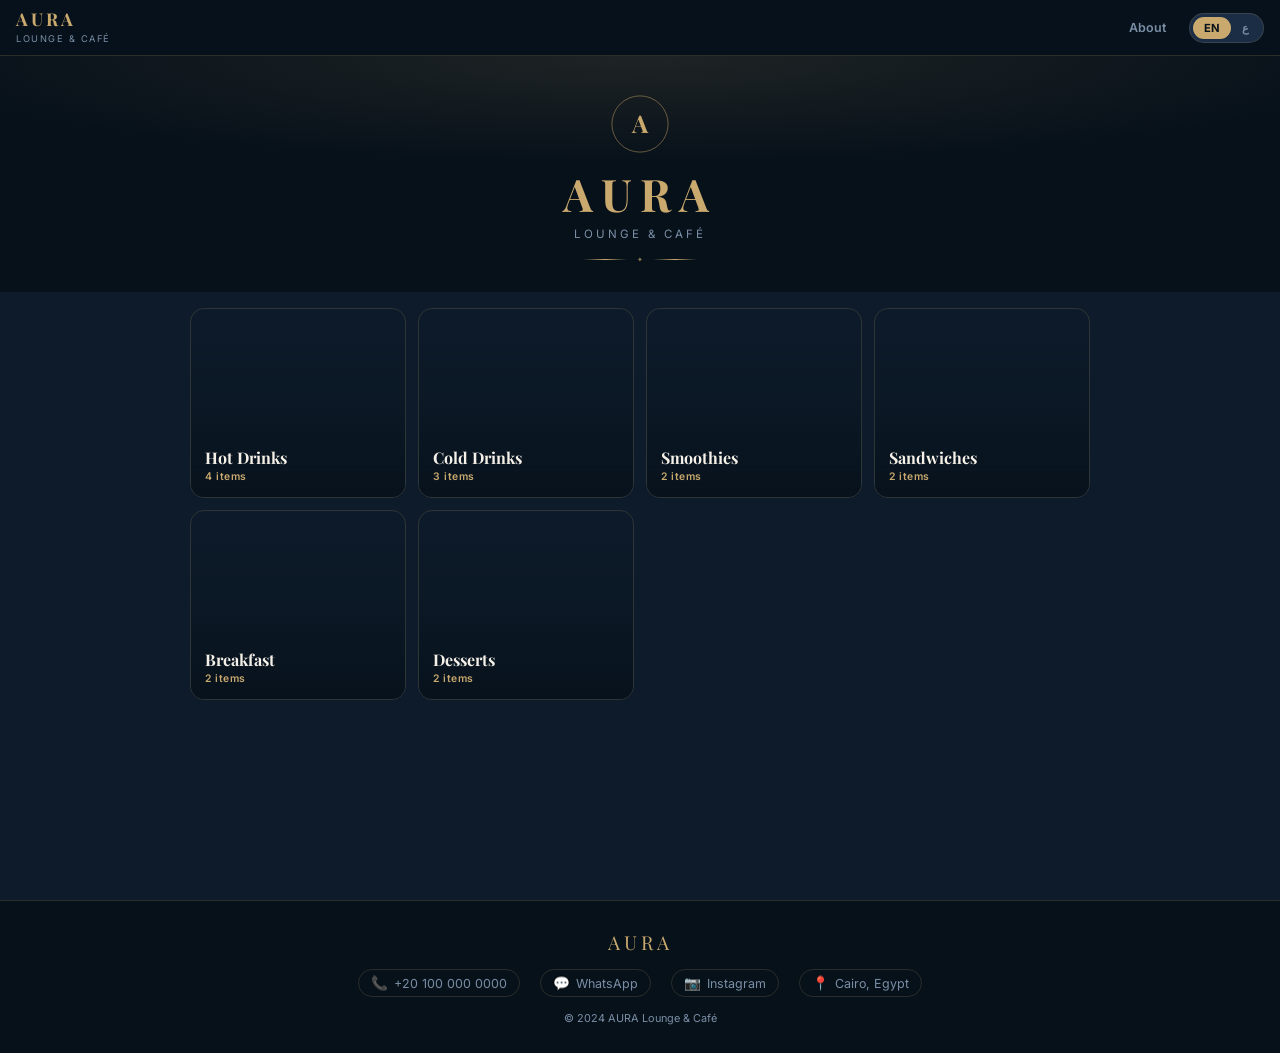
==== commit f666c713: "Add files via upload" ====
--- a/index.html
+++ b/index.html
@@ -6,99 +6,129 @@
   <meta name="apple-mobile-web-app-capable" content="yes">
   <meta name="apple-mobile-web-app-status-bar-style" content="black-translucent">
   <meta name="theme-color" content="#080F18">
-  <meta name="description" content="AURA Lounge & Café — Menu">
-  <meta name="robots" content="index, follow">
+  <meta name="description" content="AURA Lounge & Café — Browse our menu">
   <title>AURA — Menu</title>
-
-  <!-- Preconnect for fonts -->
   <link rel="preconnect" href="https://fonts.googleapis.com">
   <link rel="preconnect" href="https://fonts.gstatic.com" crossorigin>
-  <link href="https://fonts.googleapis.com/css2?family=Playfair+Display:wght@700&family=Inter:wght@400;600;700&family=Cairo:wght@400;600;700&display=swap" rel="stylesheet">
-
+  <link href="https://fonts.googleapis.com/css2?family=Playfair+Display:wght@700&family=Inter:wght@400;500;600;700&family=Cairo:wght@400;600;700&display=swap" rel="stylesheet">
   <link rel="stylesheet" href="css/style.css">
-
-  <!-- Favicon -->
   <link rel="icon" href="data:image/svg+xml,<svg xmlns='http://www.w3.org/2000/svg' viewBox='0 0 32 32'><rect width='32' height='32' rx='8' fill='%230D1B2A'/><text x='16' y='22' font-size='16' text-anchor='middle' font-family='serif' fill='%23C9A96E'>A</text></svg>">
 </head>
 <body>
 
-<!-- ======================================================
-     HEADER
-====================================================== -->
-<header class="header" role="banner">
-  <div class="brand">
-    <img class="brand-logo" src="images/logo.png" alt="AURA" id="header-logo"
-         onerror="this.style.display='none'">
-    <div class="brand-text">
-      <div class="brand-name" id="brand-name">AURA</div>
-      <div class="brand-tag"  id="brand-tag">Lounge &amp; Café</div>
+<!-- ── NAVBAR ── -->
+<header class="navbar" id="navbar">
+  <div class="nav-left">
+    <!-- shown only in items view -->
+    <button class="back-btn" id="back-btn" aria-label="Back to categories">
+      <svg width="20" height="20" viewBox="0 0 24 24" fill="none" stroke="currentColor" stroke-width="2.5" stroke-linecap="round" stroke-linejoin="round"><polyline points="15 18 9 12 15 6"/></svg>
+    </button>
+    <div class="brand">
+      <img class="brand-logo" src="images/logo.png" alt="AURA" onerror="this.style.display='none'">
+      <div class="brand-text">
+        <span class="brand-name" id="brand-name">AURA</span>
+        <span class="brand-tag"  id="brand-tag">Lounge &amp; Café</span>
+      </div>
+    </div>
+  </div>
+  <div class="nav-right">
+    <a href="about.html" class="nav-link" id="about-link">About</a>
+    <div class="lang-toggle">
+      <button class="lang-btn" data-lang="en">EN</button>
+      <button class="lang-btn" data-lang="ar">ع</button>
+    </div>
+  </div>
+</header>
+
+<!-- ══════════════════════════════════════
+     VIEW 1 — CATEGORIES
+══════════════════════════════════════ -->
+<div id="view-categories" class="view">
+
+  <!-- Hero -->
+  <div class="hero">
+    <div class="hero-glow"></div>
+    <div class="hero-content">
+      <div class="hero-logo-wrap">
+        <img src="images/logo.png" alt="AURA" onerror="this.style.display='none';this.nextElementSibling.style.display='flex'">
+        <div class="hero-logo-svg" style="display:none">
+          <svg viewBox="0 0 64 64" xmlns="http://www.w3.org/2000/svg" width="64" height="64">
+            <circle cx="32" cy="32" r="30" fill="none" stroke="#C9A96E" stroke-width="1" opacity=".5"/>
+            <text x="32" y="42" font-family="Playfair Display,serif" font-size="26" font-weight="700" fill="#C9A96E" text-anchor="middle">A</text>
+          </svg>
+        </div>
+      </div>
+      <h1 class="hero-title" id="hero-title">AURA</h1>
+      <p  class="hero-sub"   id="hero-sub">Lounge &amp; Café</p>
+      <div class="hero-rule"><span></span><i>✦</i><span></span></div>
     </div>
   </div>
 
-  <div class="lang-toggle" role="group" aria-label="Language">
-    <button class="lang-btn" data-lang="en">EN</button>
-    <button class="lang-btn" data-lang="ar">ع</button>
+  <!-- Category grid -->
+  <main class="cat-grid-wrap" aria-label="Menu categories">
+    <div class="cat-grid" id="cat-grid">
+      <!-- shimmer -->
+      <div class="cat-card-shimmer"></div>
+      <div class="cat-card-shimmer"></div>
+      <div class="cat-card-shimmer"></div>
+      <div class="cat-card-shimmer"></div>
+    </div>
+  </main>
+
+</div>
+
+<!-- ══════════════════════════════════════
+     VIEW 2 — ITEMS
+══════════════════════════════════════ -->
+<div id="view-items" class="view" style="display:none">
+
+  <!-- Category header -->
+  <div class="items-header" id="items-header">
+    <div class="items-cat-img" id="items-cat-img"></div>
+    <h2 class="items-cat-name" id="items-cat-name"></h2>
   </div>
-</header>
 
-<!-- ======================================================
-     HERO
-====================================================== -->
-<section class="hero" aria-label="Restaurant header">
-  <div class="hero-inner">
-    <div class="hero-logo-wrap">
-      <img src="images/logo.png" alt="AURA Logo" id="hero-logo"
-           onerror="this.style.display='none';document.getElementById('hero-logo-svg').style.display='block'">
-      <svg id="hero-logo-svg" class="hero-logo-svg" style="display:none" viewBox="0 0 64 64" xmlns="http://www.w3.org/2000/svg">
-        <circle cx="32" cy="32" r="30" fill="none" stroke="#C9A96E" stroke-width="1" opacity=".5"/>
-        <text x="32" y="42" font-family="Playfair Display,serif" font-size="26" font-weight="700"
-              fill="#C9A96E" text-anchor="middle">A</text>
-      </svg>
-    </div>
-    <h1 class="hero-title" id="hero-title">AURA</h1>
-    <p  class="hero-sub"   id="hero-sub">Lounge &amp; Café</p>
-    <div class="hero-rule">
-      <span></span><i>✦</i><span></span>
+  <!-- Search -->
+  <div class="search-bar">
+    <span class="search-icon">🔍</span>
+    <input id="search-input" type="search" placeholder="Search…" autocomplete="off">
+  </div>
+
+  <!-- Items grid -->
+  <main class="items-wrap" aria-label="Menu items">
+    <div class="items-grid" id="items-grid"></div>
+  </main>
+
+</div>
+
+<!-- ══════════════════════════════════════
+     ITEM DETAIL — bottom-sheet modal
+══════════════════════════════════════ -->
+<div class="detail-overlay" id="detail-overlay" role="dialog" aria-modal="true">
+  <div class="detail-sheet" id="detail-sheet">
+    <button class="detail-close" id="detail-close" aria-label="Close">
+      <svg width="20" height="20" viewBox="0 0 24 24" fill="none" stroke="currentColor" stroke-width="2.5" stroke-linecap="round"><line x1="18" y1="6" x2="6" y2="18"/><line x1="6" y1="6" x2="18" y2="18"/></svg>
+    </button>
+    <div class="detail-img-wrap" id="detail-img-wrap"></div>
+    <div class="detail-body">
+      <div class="detail-badges" id="detail-badges"></div>
+      <h2 class="detail-name"  id="detail-name"></h2>
+      <p  class="detail-desc"  id="detail-desc"></p>
+      <div class="detail-price-row">
+        <span class="detail-price" id="detail-price"></span>
+      </div>
+      <!-- Optional video -->
+      <div id="detail-video" class="detail-video" style="display:none"></div>
     </div>
   </div>
-</section>
-
-<!-- ======================================================
-     SEARCH
-====================================================== -->
-<div class="search-bar" role="search">
-  <span class="search-icon" aria-hidden="true">🔍</span>
-  <input id="search-input" type="search" placeholder="Search menu…"
-         aria-label="Search menu items" autocomplete="off" spellcheck="false">
 </div>
 
-<!-- ======================================================
-     CATEGORY TABS
-====================================================== -->
-<nav class="cat-tabs-wrap" aria-label="Menu categories">
-  <div class="cat-tabs" id="cat-tabs" role="tablist">
-    <!-- populated by JS -->
-  </div>
-</nav>
-
-<!-- ======================================================
-     MENU ITEMS
-====================================================== -->
-<main class="menu-main" id="menu-main" role="main" aria-label="Menu">
-  <!-- Loading shimmer -->
-  <div id="menu-content">
-    <div class="shimmer-card"></div>
-    <div class="shimmer-card"></div>
-    <div class="shimmer-card"></div>
-    <div class="shimmer-card"></div>
-  </div>
-</main>
-
-<!-- ======================================================
-     FOOTER
-====================================================== -->
-<footer class="footer" role="contentinfo">
-  <div class="footer-name" id="footer-name">AURA</div>
+<!-- ══════════════════════════════════════
+     SHARED FOOTER (contact info)
+══════════════════════════════════════ -->
+<footer class="site-footer" id="site-footer">
+  <div class="footer-brand" id="footer-brand">AURA</div>
+  <div class="footer-contact" id="footer-contact"></div>
   <p class="footer-copy">© 2024 AURA Lounge &amp; Café</p>
 </footer>
 
--- a/css/style.css
+++ b/css/style.css
@@ -1,491 +1,469 @@
 /* ============================================================
-   AURA CAFÉ & RESTAURANT — Customer Menu
-   Mobile-first · Navy + Gold · EN/AR bilingual
-   ============================================================ */
-
-/* ---- Variables ---- */
+   AURA CAFÉ & RESTAURANT
+   Mobile-first · Navy + Gold · EN/AR
+   ============================================================ */
+
 :root {
-  --navy-900: #080F18;
-  --navy-800: #0D1B2A;
-  --navy-700: #132236;
-  --navy-600: #1A2D45;
-  --navy-500: #213654;
-  --gold:     #C9A96E;
-  --gold-lt:  #E2CEAD;
-  --gold-dk:  #A8843A;
-  --white:    #FFFFFF;
-  --cream:    #F5F0E8;
-  --muted:    #7A8FA6;
-  --border:   rgba(201, 169, 110, 0.18);
-  --shadow:   0 4px 24px rgba(0, 0, 0, 0.45);
-
-  --r-card:  14px;
-  --r-pill:  100px;
+  --n900: #07111A;
+  --n800: #0D1B2A;
+  --n700: #132336;
+  --n600: #1A2D45;
+  --n500: #213654;
+  --gold:    #C9A96E;
+  --gold-lt: #E2CEAD;
+  --gold-dk: #9A7735;
+  --cream:   #F5F0E8;
+  --muted:   #7A8FA6;
+  --border:  rgba(201,169,110,.18);
+  --shadow:  0 8px 32px rgba(0,0,0,.5);
+  --r:       14px;
+  --r-sm:    9px;
   --ease:    cubic-bezier(.4,0,.2,1);
-
-  --header-h: 56px;
-  --tabs-h:   56px;
-}
-
-/* ---- Reset ---- */
+  --nav-h:   56px;
+}
+
+/* ── Reset ── */
 *, *::before, *::after { box-sizing: border-box; margin: 0; padding: 0; }
 html { font-size: 16px; scroll-behavior: smooth; -webkit-text-size-adjust: 100%; }
-body {
-  background: var(--navy-800);
-  color: var(--cream);
-  font-family: 'Inter', sans-serif;
-  line-height: 1.5;
-  min-height: 100vh;
-  overflow-x: hidden;
-}
+body { background: var(--n800); color: var(--cream); font-family: 'Inter', sans-serif; min-height: 100vh; overflow-x: hidden; }
 body[dir="rtl"] { font-family: 'Cairo', sans-serif; }
 img  { display: block; max-width: 100%; }
-button { cursor: pointer; font-family: inherit; border: none; background: none; }
+button, a { cursor: pointer; font-family: inherit; }
+button { border: none; background: none; }
+a { color: inherit; text-decoration: none; }
 ul { list-style: none; }
-
-/* scrollbar */
-::-webkit-scrollbar { width: 4px; height: 4px; }
-::-webkit-scrollbar-track { background: var(--navy-800); }
+::-webkit-scrollbar { width: 4px; }
 ::-webkit-scrollbar-thumb { background: var(--gold-dk); border-radius: 2px; }
 
 /* ============================================================
-   HEADER
-   ============================================================ */
-.header {
-  position: fixed;
-  top: 0; left: 0; right: 0;
-  z-index: 200;
-  height: var(--header-h);
-  display: flex;
-  align-items: center;
-  justify-content: space-between;
+   NAVBAR
+   ============================================================ */
+.navbar {
+  position: fixed; top: 0; left: 0; right: 0; z-index: 200;
+  height: var(--nav-h);
+  display: flex; align-items: center; justify-content: space-between;
   padding: 0 16px;
-  background: rgba(8, 15, 24, 0.92);
+  background: rgba(7,17,26,.9);
   backdrop-filter: blur(16px);
   -webkit-backdrop-filter: blur(16px);
   border-bottom: 1px solid var(--border);
 }
 
-.brand {
-  display: flex;
-  align-items: center;
-  gap: 10px;
-}
-
-.brand-logo {
-  width: 34px;
-  height: 34px;
-  object-fit: contain;
-}
-
-.brand-logo-svg {
-  width: 34px; height: 34px;
+.nav-left  { display: flex; align-items: center; gap: 10px; }
+.nav-right { display: flex; align-items: center; gap: 12px; }
+
+.back-btn {
+  display: none; /* shown only in items view */
+  align-items: center; justify-content: center;
+  width: 36px; height: 36px;
+  border-radius: 10px;
+  border: 1px solid var(--border);
+  color: var(--cream);
+  transition: .2s var(--ease);
   flex-shrink: 0;
 }
-
-.brand-text { line-height: 1.1; }
-
-.brand-name {
-  font-family: 'Playfair Display', serif;
-  font-size: 1.15rem;
-  font-weight: 700;
-  color: var(--gold);
-  letter-spacing: 3px;
+.back-btn:hover { border-color: var(--gold); color: var(--gold); }
+.back-btn.show { display: flex; }
+
+.brand { display: flex; align-items: center; gap: 9px; }
+.brand-logo { width: 32px; height: 32px; object-fit: contain; }
+.brand-text  { line-height: 1.1; }
+.brand-name  {
+  font-family: 'Playfair Display', serif;
+  font-size: 1.1rem; font-weight: 700; color: var(--gold);
+  letter-spacing: 3px; display: block;
 }
 body[dir="rtl"] .brand-name { font-family: 'Cairo', sans-serif; letter-spacing: 0; }
-
-.brand-tag {
-  font-size: 0.6rem;
-  color: var(--muted);
-  letter-spacing: 1.5px;
-  text-transform: uppercase;
-}
-body[dir="rtl"] .brand-tag { letter-spacing: 0; font-size: 0.65rem; }
-
-/* Language Toggle */
-.lang-toggle {
-  display: flex;
-  background: var(--navy-600);
+.brand-tag   { font-size: .58rem; color: var(--muted); letter-spacing: 1.5px; text-transform: uppercase; }
+
+.nav-link {
+  font-size: .78rem; font-weight: 600; color: var(--muted);
+  padding: 4px 10px; border-radius: 20px; border: 1px solid transparent;
+  transition: .2s;
+}
+.nav-link:hover { color: var(--gold); border-color: var(--border); }
+
+.lang-toggle { display: flex; background: var(--n600); border: 1px solid var(--border); border-radius: 20px; padding: 3px; }
+.lang-btn { padding: 4px 11px; border-radius: 16px; font-size: .7rem; font-weight: 700; color: var(--muted); transition: .2s; }
+.lang-btn.active { background: var(--gold); color: var(--n900); }
+
+/* ============================================================
+   VIEW WRAPPER
+   ============================================================ */
+.view { padding-top: var(--nav-h); min-height: 100vh; }
+
+/* ============================================================
+   HERO (categories page only)
+   ============================================================ */
+.hero {
+  position: relative; overflow: hidden;
+  display: flex; align-items: center; justify-content: center;
+  text-align: center;
+  padding: 36px 16px 28px;
+  background: var(--n900);
+}
+.hero-glow {
+  position: absolute; inset: 0;
+  background: radial-gradient(ellipse 90% 70% at 50% 0%, rgba(201,169,110,.12), transparent 65%);
+  pointer-events: none;
+}
+.hero-content { position: relative; z-index: 1; }
+.hero-logo-wrap { width: 60px; height: 60px; margin: 0 auto 12px; }
+.hero-logo-wrap img { width: 100%; height: 100%; object-fit: contain; filter: drop-shadow(0 4px 10px rgba(201,169,110,.3)); }
+.hero-logo-svg { display: flex; align-items: center; justify-content: center; }
+.hero-title {
+  font-family: 'Playfair Display', serif;
+  font-size: clamp(1.8rem, 7vw, 2.8rem); font-weight: 700;
+  color: var(--gold); letter-spacing: 8px; margin-bottom: 4px;
+}
+body[dir="rtl"] .hero-title { font-family: 'Cairo', sans-serif; letter-spacing: 0; }
+.hero-sub { font-size: .72rem; color: var(--muted); letter-spacing: 3px; text-transform: uppercase; }
+.hero-rule { display: flex; align-items: center; gap: 10px; justify-content: center; margin-top: 14px; }
+.hero-rule span { display: block; height: 1px; width: 44px; background: linear-gradient(90deg, transparent, var(--gold), transparent); }
+.hero-rule i { font-size: .45rem; color: var(--gold); font-style: normal; opacity: .7; }
+
+/* ============================================================
+   CATEGORY GRID
+   ============================================================ */
+.cat-grid-wrap { padding: 16px 12px 80px; }
+.cat-grid {
+  display: grid;
+  grid-template-columns: repeat(2, 1fr);
+  gap: 12px;
+  max-width: 900px;
+  margin: 0 auto;
+}
+
+/* Category card */
+.cat-card {
+  position: relative;
+  border-radius: var(--r);
+  overflow: hidden;
+  height: 170px;
+  cursor: pointer;
   border: 1px solid var(--border);
-  border-radius: var(--r-pill);
-  padding: 3px;
-  gap: 2px;
-}
-.lang-btn {
-  padding: 4px 12px;
-  border-radius: var(--r-pill);
-  font-size: 0.72rem;
-  font-weight: 700;
-  color: var(--muted);
-  transition: .2s var(--ease);
-  letter-spacing: .5px;
-}
-.lang-btn.active {
-  background: var(--gold);
-  color: var(--navy-900);
-}
-
-/* ============================================================
-   HERO — compact on mobile
-   ============================================================ */
-.hero {
-  padding-top: var(--header-h);
-  background:
-    radial-gradient(ellipse 100% 80% at 50% 0%, rgba(201,169,110,.1) 0%, transparent 65%),
-    var(--navy-900);
-  display: flex;
-  flex-direction: column;
-  align-items: center;
-  justify-content: center;
-  text-align: center;
-  padding-bottom: 28px;
-  padding-left: 16px;
-  padding-right: 16px;
-}
-
-.hero-inner { padding-top: 32px; }
-
-.hero-logo-wrap {
-  width: 64px; height: 64px;
-  margin: 0 auto 14px;
-}
-.hero-logo-wrap img {
-  width: 100%; height: 100%; object-fit: contain;
-  filter: drop-shadow(0 4px 12px rgba(201,169,110,.35));
-}
-.hero-logo-svg { width: 64px; height: 64px; }
-
-.hero-title {
-  font-family: 'Playfair Display', serif;
-  font-size: clamp(2rem, 8vw, 3rem);
-  font-weight: 700;
-  color: var(--gold);
-  letter-spacing: 8px;
-  margin-bottom: 4px;
-}
-body[dir="rtl"] .hero-title { font-family: 'Cairo', sans-serif; letter-spacing: 0; }
-
-.hero-sub {
-  font-size: .75rem;
-  color: var(--muted);
-  letter-spacing: 3px;
-  text-transform: uppercase;
-}
-body[dir="rtl"] .hero-sub { letter-spacing: 0; font-size: .8rem; }
-
-.hero-rule {
-  display: flex;
-  align-items: center;
-  gap: 10px;
-  justify-content: center;
-  margin-top: 18px;
-}
-.hero-rule span { display: block; height: 1px; width: 48px; background: linear-gradient(90deg, transparent, var(--gold), transparent); }
-.hero-rule i { color: var(--gold); font-size: .5rem; font-style: normal; opacity: .7; }
-
-/* ============================================================
-   SEARCH
-   ============================================================ */
+  transition: transform .25s var(--ease), box-shadow .25s var(--ease);
+  animation: fadeUp .35s var(--ease) both;
+}
+.cat-card:hover { transform: translateY(-3px); box-shadow: 0 12px 32px rgba(0,0,0,.5); }
+.cat-card:active { transform: scale(.97); }
+
+.cat-card-bg {
+  width: 100%; height: 100%;
+  object-fit: cover;
+  position: absolute; inset: 0;
+  transition: transform .5s var(--ease);
+}
+.cat-card:hover .cat-card-bg { transform: scale(1.06); }
+.cat-card-ph { /* placeholder when no image */
+  position: absolute; inset: 0;
+  background: linear-gradient(135deg, var(--n600), var(--n700));
+  display: flex; align-items: center; justify-content: center;
+  font-size: 3rem;
+}
+
+.cat-card-overlay {
+  position: absolute; inset: 0;
+  background: linear-gradient(to top, rgba(7,17,26,.88) 0%, rgba(7,17,26,.2) 55%, transparent 100%);
+  display: flex; flex-direction: column; justify-content: flex-end;
+  padding: 14px;
+}
+.cat-card-name {
+  font-family: 'Playfair Display', serif;
+  font-size: 1rem; font-weight: 700; color: var(--cream);
+  line-height: 1.2; margin-bottom: 3px;
+}
+body[dir="rtl"] .cat-card-name { font-family: 'Cairo', sans-serif; }
+.cat-card-count { font-size: .65rem; color: var(--gold); font-weight: 600; letter-spacing: .5px; }
+
+.cat-card-shimmer {
+  height: 170px; border-radius: var(--r);
+  background: linear-gradient(90deg, var(--n700) 25%, var(--n600) 50%, var(--n700) 75%);
+  background-size: 400% 100%;
+  animation: shimmer 1.4s infinite;
+}
+
+/* ============================================================
+   ITEMS VIEW
+   ============================================================ */
+.items-header {
+  display: flex; align-items: center; gap: 14px;
+  padding: 16px 16px 12px;
+  background: var(--n900);
+  border-bottom: 1px solid var(--border);
+}
+.items-cat-img {
+  width: 44px; height: 44px; border-radius: 10px;
+  overflow: hidden; flex-shrink: 0;
+  background: var(--n600);
+  display: flex; align-items: center; justify-content: center;
+  font-size: 1.3rem;
+}
+.items-cat-img img { width: 100%; height: 100%; object-fit: cover; }
+.items-cat-name {
+  font-family: 'Playfair Display', serif;
+  font-size: 1.2rem; font-weight: 700; color: var(--gold);
+}
+body[dir="rtl"] .items-cat-name { font-family: 'Cairo', sans-serif; }
+
 .search-bar {
-  padding: 0 16px 0;
-  max-width: 640px;
-  margin: 0 auto;
-  position: relative;
+  position: relative; padding: 10px 12px;
+  background: var(--n800);
+  border-bottom: 1px solid var(--border);
 }
 .search-bar input {
   width: 100%;
-  background: var(--navy-600);
-  border: 1px solid var(--border);
-  border-radius: var(--r-pill);
-  padding: 11px 18px 11px 44px;
-  color: var(--cream);
-  font-size: .875rem;
-  outline: none;
-  transition: .2s var(--ease);
-}
-body[dir="rtl"] .search-bar input { padding: 11px 44px 11px 18px; }
+  background: var(--n700); border: 1px solid var(--border); border-radius: 20px;
+  padding: 9px 16px 9px 38px;
+  color: var(--cream); font-size: .875rem; font-family: inherit;
+  outline: none; transition: .2s;
+}
+body[dir="rtl"] .search-bar input { padding: 9px 38px 9px 16px; }
 .search-bar input::placeholder { color: var(--muted); }
-.search-bar input:focus { border-color: var(--gold); background: var(--navy-500); }
-.search-icon {
-  position: absolute;
-  left: 30px; top: 50%; transform: translateY(-50%);
-  color: var(--muted); pointer-events: none; font-size: .9rem;
-}
-body[dir="rtl"] .search-icon { left: auto; right: 30px; }
-
-/* ============================================================
-   CATEGORY TABS — sticky below header
-   ============================================================ */
-.cat-tabs-wrap {
-  position: sticky;
-  top: var(--header-h);
-  z-index: 190;
-  background: rgba(8,15,24,.96);
-  backdrop-filter: blur(12px);
-  -webkit-backdrop-filter: blur(12px);
-  border-bottom: 1px solid var(--border);
-}
-
-.cat-tabs {
-  display: flex;
-  gap: 0;
-  overflow-x: auto;
-  scrollbar-width: none;
-  padding: 0 12px;
-}
-.cat-tabs::-webkit-scrollbar { display: none; }
-
-.cat-tab {
-  flex-shrink: 0;
-  display: flex;
-  flex-direction: column;
-  align-items: center;
-  gap: 2px;
-  padding: 10px 14px;
-  border-bottom: 2px solid transparent;
-  color: var(--muted);
-  font-size: .72rem;
-  font-weight: 600;
-  transition: .2s var(--ease);
-  white-space: nowrap;
-  position: relative;
-}
-
-.cat-tab-img {
-  width: 32px; height: 32px;
-  border-radius: 8px;
-  object-fit: cover;
-  border: 1.5px solid transparent;
-  transition: .2s var(--ease);
-  background: var(--navy-600);
-  font-size: 1.1rem;
-  display: flex;
-  align-items: center;
-  justify-content: center;
-}
-
-.cat-tab:hover { color: var(--gold-lt); }
-.cat-tab:hover .cat-tab-img { border-color: var(--border); }
-
-.cat-tab.active {
-  color: var(--gold);
-  border-bottom-color: var(--gold);
-}
-.cat-tab.active .cat-tab-img {
-  border-color: var(--gold);
-  box-shadow: 0 0 0 2px rgba(201,169,110,.2);
-}
-
-/* ============================================================
-   MENU CONTENT
-   ============================================================ */
-.menu-main {
-  padding: 20px 12px 80px;
+.search-bar input:focus { border-color: var(--gold); background: var(--n600); }
+.search-icon { position: absolute; left: 24px; top: 50%; transform: translateY(-50%); color: var(--muted); font-size: .85rem; pointer-events: none; }
+body[dir="rtl"] .search-icon { left: auto; right: 24px; }
+
+.items-wrap { padding: 12px 12px 80px; }
+.items-grid {
+  display: grid;
+  grid-template-columns: 1fr;
+  gap: 10px;
   max-width: 900px;
   margin: 0 auto;
 }
 
-/* Section heading */
-.cat-section { margin-bottom: 32px; }
-
-.cat-heading {
-  display: flex;
-  align-items: center;
-  gap: 12px;
-  margin-bottom: 14px;
-  padding: 0 4px;
-}
-.cat-heading-img {
-  width: 36px; height: 36px; border-radius: 8px; object-fit: cover;
-  border: 1px solid var(--border);
-  background: var(--navy-600);
-  display: flex; align-items: center; justify-content: center;
-  font-size: 1.2rem;
-  flex-shrink: 0;
-}
-.cat-heading-img img { width: 100%; height: 100%; object-fit: cover; border-radius: 7px; }
-
-.cat-heading-title {
-  font-family: 'Playfair Display', serif;
-  font-size: 1.15rem;
-  font-weight: 700;
-  color: var(--gold);
-  flex: 1;
-}
-body[dir="rtl"] .cat-heading-title { font-family: 'Cairo', sans-serif; }
-
-.cat-heading-line {
-  flex: 1; height: 1px;
-  background: linear-gradient(90deg, var(--gold), transparent);
-  opacity: .25;
-}
-body[dir="rtl"] .cat-heading-line { background: linear-gradient(270deg, var(--gold), transparent); }
-
-/* ---- Item list (mobile: horizontal card) ---- */
-.items-list {
-  display: flex;
-  flex-direction: column;
-  gap: 10px;
-}
-
-/* Mobile card: image left, text right */
+/* ── Item card (list style on mobile) ── */
 .item-card {
   display: flex;
-  background: var(--navy-700);
+  background: var(--n700);
   border: 1px solid var(--border);
-  border-radius: var(--r-card);
+  border-radius: var(--r);
   overflow: hidden;
-  transition: .25s var(--ease);
-  animation: fadeUp .35s var(--ease) both;
-}
-.item-card:hover {
-  border-color: rgba(201,169,110,.4);
-  box-shadow: var(--shadow);
-  transform: translateY(-2px);
-}
-.item-card.hidden-item { display: none; }
-
-.item-img-wrap {
-  width: 110px;
-  min-width: 110px;
-  height: 110px;
+  cursor: pointer;
+  transition: .22s var(--ease);
+  animation: fadeUp .3s var(--ease) both;
+}
+.item-card:hover  { border-color: rgba(201,169,110,.45); box-shadow: 0 6px 24px rgba(0,0,0,.4); transform: translateY(-2px); }
+.item-card:active { transform: scale(.98); }
+.item-card.sold-out { opacity: .5; }
+
+.item-card-img {
+  width: 120px; min-width: 120px; height: 120px;
+  position: relative; overflow: hidden;
+  background: var(--n600); flex-shrink: 0;
+}
+.item-card-img img { width: 100%; height: 100%; object-fit: cover; transition: transform .4s var(--ease); }
+.item-card:hover .item-card-img img { transform: scale(1.06); }
+.item-card-img-ph { width: 100%; height: 100%; display: flex; align-items: center; justify-content: center; font-size: 2.2rem; }
+
+.item-card-video-icon {
+  position: absolute; top: 6px; right: 6px;
+  background: rgba(0,0,0,.65); border-radius: 50%;
+  width: 24px; height: 24px;
+  display: flex; align-items: center; justify-content: center;
+  font-size: .7rem;
+}
+
+.item-card-body {
+  flex: 1; padding: 12px 14px;
+  display: flex; flex-direction: column; justify-content: space-between;
+  min-width: 0;
+}
+
+.item-card-name {
+  font-size: .9rem; font-weight: 700; color: var(--cream);
+  margin-bottom: 5px; line-height: 1.3;
+}
+body[dir="rtl"] .item-card-name { font-family: 'Cairo', sans-serif; }
+
+.item-card-desc {
+  font-size: .75rem; color: var(--muted); line-height: 1.5;
+  margin-bottom: 8px;
+  display: -webkit-box; -webkit-line-clamp: 2; -webkit-box-orient: vertical; overflow: hidden;
+}
+
+.item-card-footer { display: flex; align-items: center; justify-content: space-between; gap: 6px; }
+.item-card-price { font-size: .95rem; font-weight: 700; color: var(--gold); white-space: nowrap; }
+.item-card-price-cur { font-size: .68rem; font-weight: 500; color: var(--gold-dk); margin-left: 2px; }
+body[dir="rtl"] .item-card-price-cur { margin-left: 0; margin-right: 2px; }
+
+.badge {
+  font-size: .6rem; font-weight: 700; padding: 2px 8px;
+  border-radius: 20px; letter-spacing: .4px; text-transform: uppercase; white-space: nowrap;
+}
+.badge-featured { background: rgba(201,169,110,.12); border: 1px solid rgba(201,169,110,.3); color: var(--gold); }
+.badge-soldout  { background: rgba(255,255,255,.05); border: 1px solid rgba(255,255,255,.1); color: var(--muted); }
+.badge-video    { background: rgba(255,100,100,.1); border: 1px solid rgba(255,100,100,.25); color: #f87; }
+
+/* ── Empty state ── */
+.empty { text-align: center; padding: 56px 24px; color: var(--muted); }
+.empty-icon { font-size: 2.5rem; margin-bottom: 10px; opacity: .5; }
+
+/* ============================================================
+   ITEM DETAIL — bottom sheet
+   ============================================================ */
+.detail-overlay {
+  position: fixed; inset: 0; z-index: 300;
+  background: rgba(0,0,0,.7);
+  display: none; align-items: flex-end;
+  backdrop-filter: blur(4px);
+  -webkit-backdrop-filter: blur(4px);
+}
+.detail-overlay.open { display: flex; animation: overlayIn .25s var(--ease); }
+
+@keyframes overlayIn { from { opacity: 0; } to { opacity: 1; } }
+
+.detail-sheet {
+  width: 100%;
+  max-width: 600px;
+  margin: 0 auto;
+  background: var(--n700);
+  border: 1px solid var(--border);
+  border-radius: var(--r) var(--r) 0 0;
+  max-height: 90vh;
+  overflow-y: auto;
+  animation: sheetUp .3s var(--ease);
   position: relative;
-  background: var(--navy-600);
-  flex-shrink: 0;
-}
-.item-img {
-  width: 100%; height: 100%; object-fit: cover;
-  transition: transform .4s var(--ease);
-}
-.item-card:hover .item-img { transform: scale(1.06); }
-
-.item-img-placeholder {
-  width: 100%; height: 100%;
-  display: flex; align-items: center; justify-content: center;
-  font-size: 2rem;
-  background: linear-gradient(135deg, var(--navy-600), var(--navy-700));
-}
-
-.item-body {
-  flex: 1;
-  padding: 12px 14px;
-  display: flex;
-  flex-direction: column;
-  justify-content: space-between;
-  min-width: 0;
-}
-
-.item-name {
-  font-size: .9rem;
-  font-weight: 700;
-  color: var(--cream);
-  margin-bottom: 4px;
-  line-height: 1.3;
-}
-body[dir="rtl"] .item-name { font-family: 'Cairo', sans-serif; }
-
-.item-desc {
-  font-size: .75rem;
-  color: var(--muted);
-  line-height: 1.45;
-  margin-bottom: 8px;
-  display: -webkit-box;
-  -webkit-line-clamp: 2;
-  -webkit-box-orient: vertical;
-  overflow: hidden;
-}
-
-.item-footer {
-  display: flex;
-  align-items: center;
-  justify-content: space-between;
-}
-
-.item-price {
-  font-size: .95rem;
-  font-weight: 700;
-  color: var(--gold);
-}
-.item-price-currency {
-  font-size: .7rem;
-  font-weight: 500;
-  color: var(--gold-dk);
-  margin-left: 2px;
-}
-body[dir="rtl"] .item-price-currency { margin-left: 0; margin-right: 2px; }
-
-.item-badge {
-  font-size: .6rem;
-  font-weight: 700;
-  padding: 2px 8px;
-  border-radius: var(--r-pill);
-  letter-spacing: .5px;
-  text-transform: uppercase;
-}
-.badge-featured {
-  background: rgba(201,169,110,.15);
-  border: 1px solid rgba(201,169,110,.35);
-  color: var(--gold);
-}
-.badge-soldout {
-  background: rgba(255,255,255,.05);
-  border: 1px solid rgba(255,255,255,.1);
-  color: var(--muted);
-}
-.item-card.sold-out { opacity: .55; }
-
-/* ============================================================
-   EMPTY / LOADING
-   ============================================================ */
-.empty {
+  scrollbar-width: none;
+}
+.detail-sheet::-webkit-scrollbar { display: none; }
+
+@keyframes sheetUp { from { transform: translateY(40px); opacity: 0; } to { transform: translateY(0); opacity: 1; } }
+
+.detail-close {
+  position: absolute; top: 12px; right: 12px; z-index: 10;
+  width: 34px; height: 34px; border-radius: 50%;
+  background: rgba(7,17,26,.8); border: 1px solid var(--border);
+  color: var(--cream); display: flex; align-items: center; justify-content: center;
+  transition: .2s;
+}
+body[dir="rtl"] .detail-close { right: auto; left: 12px; }
+.detail-close:hover { background: var(--n600); border-color: var(--gold); }
+
+.detail-img-wrap { width: 100%; height: 240px; overflow: hidden; background: var(--n600); }
+.detail-img-wrap img { width: 100%; height: 100%; object-fit: cover; }
+.detail-img-ph { width: 100%; height: 100%; display: flex; align-items: center; justify-content: center; font-size: 4rem; }
+
+.detail-body { padding: 20px; }
+
+.detail-badges { display: flex; gap: 6px; margin-bottom: 10px; flex-wrap: wrap; }
+
+.detail-name {
+  font-family: 'Playfair Display', serif;
+  font-size: 1.35rem; font-weight: 700; color: var(--cream);
+  margin-bottom: 10px; line-height: 1.3;
+}
+body[dir="rtl"] .detail-name { font-family: 'Cairo', sans-serif; }
+
+.detail-desc { font-size: .875rem; color: var(--muted); line-height: 1.7; margin-bottom: 16px; }
+
+.detail-price-row { display: flex; align-items: center; gap: 12px; margin-bottom: 16px; }
+.detail-price { font-size: 1.4rem; font-weight: 700; color: var(--gold); }
+
+/* Video section */
+.detail-video { margin-top: 4px; }
+.detail-video-thumb {
+  position: relative; width: 100%; padding-top: 56.25%; /* 16:9 */
+  border-radius: var(--r-sm); overflow: hidden; cursor: pointer;
+  background: var(--n900);
+}
+.detail-video-thumb img { position: absolute; inset: 0; width: 100%; height: 100%; object-fit: cover; }
+.detail-video-play {
+  position: absolute; inset: 0; display: flex; align-items: center; justify-content: center;
+  background: rgba(0,0,0,.4);
+  transition: .2s;
+}
+.detail-video-play:hover { background: rgba(0,0,0,.55); }
+.detail-video-play-icon {
+  width: 52px; height: 52px; border-radius: 50%;
+  background: var(--gold); display: flex; align-items: center; justify-content: center;
+  box-shadow: 0 4px 16px rgba(0,0,0,.4);
+}
+.detail-video-play-icon svg { margin-left: 3px; }
+.detail-video-label { font-size: .72rem; color: var(--muted); margin-top: 6px; text-align: center; }
+.detail-video iframe { width: 100%; border: none; border-radius: var(--r-sm); aspect-ratio: 16/9; }
+
+/* ============================================================
+   FOOTER — contact info
+   ============================================================ */
+.site-footer {
+  background: var(--n900);
+  border-top: 1px solid var(--border);
+  padding: 28px 20px;
   text-align: center;
-  padding: 56px 24px;
-  color: var(--muted);
-}
-.empty-icon { font-size: 2.5rem; margin-bottom: 10px; opacity: .5; }
-.empty-text { font-size: .875rem; }
-
-.shimmer-card {
-  height: 110px;
-  border-radius: var(--r-card);
-  background: linear-gradient(90deg, var(--navy-700) 25%, var(--navy-600) 50%, var(--navy-700) 75%);
-  background-size: 400% 100%;
-  animation: shimmer 1.4s infinite;
-  margin-bottom: 10px;
-}
-
-/* ============================================================
-   FOOTER
-   ============================================================ */
-.footer {
-  background: var(--navy-900);
-  border-top: 1px solid var(--border);
-  padding: 24px 16px;
+}
+.footer-brand {
+  font-family: 'Playfair Display', serif;
+  font-size: 1.2rem; color: var(--gold); letter-spacing: 4px; margin-bottom: 14px;
+}
+body[dir="rtl"] .footer-brand { font-family: 'Cairo', sans-serif; letter-spacing: 0; }
+
+.footer-contact { display: flex; flex-wrap: wrap; justify-content: center; gap: 10px 20px; margin-bottom: 14px; }
+.footer-link {
+  display: flex; align-items: center; gap: 6px;
+  font-size: .78rem; color: var(--muted);
+  padding: 5px 12px; border-radius: 20px;
+  border: 1px solid var(--border);
+  transition: .2s;
+}
+.footer-link:hover { color: var(--gold); border-color: var(--gold); }
+.footer-link span { font-size: .85rem; }
+.footer-copy { font-size: .68rem; color: var(--muted); }
+
+/* ============================================================
+   ABOUT PAGE
+   ============================================================ */
+.about-hero {
+  background: var(--n900);
+  padding: 40px 20px 32px;
   text-align: center;
-}
-.footer-name {
-  font-family: 'Playfair Display', serif;
-  color: var(--gold);
-  font-size: 1.1rem;
-  letter-spacing: 4px;
-  margin-bottom: 4px;
-}
-body[dir="rtl"] .footer-name { font-family: 'Cairo', sans-serif; letter-spacing: 0; }
-.footer-copy { font-size: .72rem; color: var(--muted); }
+  border-bottom: 1px solid var(--border);
+}
+.about-hero-title {
+  font-family: 'Playfair Display', serif;
+  font-size: clamp(1.5rem, 5vw, 2.2rem); color: var(--gold); letter-spacing: 4px; margin-bottom: 6px;
+}
+body[dir="rtl"] .about-hero-title { font-family: 'Cairo', sans-serif; letter-spacing: 0; }
+.about-hero-rule { display: flex; align-items: center; gap: 10px; justify-content: center; margin-top: 12px; }
+.about-hero-rule span { height: 1px; width: 40px; background: linear-gradient(90deg,transparent,var(--gold),transparent); }
+.about-hero-rule i { font-size: .45rem; color: var(--gold); font-style: normal; }
+
+.about-body { max-width: 680px; margin: 0 auto; padding: 32px 20px 24px; }
+.about-section { margin-bottom: 32px; }
+.about-section-title {
+  font-family: 'Playfair Display', serif;
+  font-size: 1.1rem; color: var(--gold); margin-bottom: 12px;
+}
+body[dir="rtl"] .about-section-title { font-family: 'Cairo', sans-serif; }
+.about-text { font-size: .9rem; color: var(--muted); line-height: 1.8; }
+.about-rule { height: 1px; background: var(--border); margin: 24px 0; }
+
+.contact-grid { display: flex; flex-direction: column; gap: 10px; }
+.contact-item {
+  display: flex; align-items: center; gap: 12px;
+  background: var(--n700); border: 1px solid var(--border);
+  border-radius: var(--r-sm); padding: 12px 16px;
+  font-size: .875rem; color: var(--cream);
+  transition: .2s;
+}
+.contact-item:hover { border-color: var(--gold); }
+.contact-item-icon { font-size: 1.1rem; flex-shrink: 0; }
+.contact-item-label { color: var(--muted); font-size: .68rem; text-transform: uppercase; letter-spacing: .5px; display: block; margin-bottom: 1px; }
 
 /* ============================================================
    ANIMATIONS
    ============================================================ */
-@keyframes fadeUp {
-  from { opacity: 0; transform: translateY(14px); }
-  to   { opacity: 1; transform: translateY(0); }
-}
-@keyframes shimmer {
-  0%   { background-position: 100% 0; }
-  100% { background-position: -100% 0; }
-}
-
-/* stagger cards */
+@keyframes fadeUp   { from { opacity: 0; transform: translateY(14px); } to { opacity: 1; transform: translateY(0); } }
+@keyframes shimmer  { 0% { background-position: 100% 0; } 100% { background-position: -100% 0; } }
+
+.cat-card:nth-child(1) { animation-delay: .04s; }
+.cat-card:nth-child(2) { animation-delay: .08s; }
+.cat-card:nth-child(3) { animation-delay: .12s; }
+.cat-card:nth-child(4) { animation-delay: .16s; }
+.cat-card:nth-child(5) { animation-delay: .2s; }
+.cat-card:nth-child(6) { animation-delay: .24s; }
+
 .item-card:nth-child(1) { animation-delay: .04s; }
 .item-card:nth-child(2) { animation-delay: .08s; }
 .item-card:nth-child(3) { animation-delay: .12s; }
@@ -493,38 +471,32 @@
 .item-card:nth-child(5) { animation-delay: .2s; }
 .item-card:nth-child(6) { animation-delay: .24s; }
 
-/* Reduce motion for accessibility / low-end devices */
 @media (prefers-reduced-motion: reduce) {
-  *, .item-card, .shimmer-card { animation: none !important; transition: none !important; }
-}
-
-/* ============================================================
-   TABLET (≥ 600px) — switch to grid layout
-   ============================================================ */
-@media (min-width: 600px) {
-  .items-list {
-    display: grid;
-    grid-template-columns: repeat(2, 1fr);
-    gap: 14px;
-  }
-
-  .item-card {
-    flex-direction: column;
-  }
-
-  .item-img-wrap {
-    width: 100%; min-width: 100%; height: 180px;
-  }
-
-  .item-body { padding: 14px 16px; }
-  .item-desc { -webkit-line-clamp: 3; }
-}
-
-/* ============================================================
-   DESKTOP (≥ 900px) — 3-col grid
+  *, .cat-card, .item-card, .detail-sheet, .detail-overlay { animation: none !important; transition: none !important; }
+}
+
+/* ============================================================
+   TABLET (≥ 560px)
+   ============================================================ */
+@media (min-width: 560px) {
+  .cat-grid { grid-template-columns: repeat(3, 1fr); }
+  .cat-card  { height: 190px; }
+
+  .items-grid { grid-template-columns: repeat(2, 1fr); }
+  .item-card  { flex-direction: column; }
+  .item-card-img { width: 100%; min-width: 100%; height: 170px; }
+  .item-card-desc { -webkit-line-clamp: 3; }
+
+  .detail-sheet { border-radius: var(--r); margin: auto; max-height: 85vh; }
+  .detail-overlay { align-items: center; }
+  .detail-img-wrap { height: 280px; }
+}
+
+/* ============================================================
+   DESKTOP (≥ 900px)
    ============================================================ */
 @media (min-width: 900px) {
-  .items-list { grid-template-columns: repeat(3, 1fr); }
-  .item-img-wrap { height: 200px; }
-  .hero-inner { padding-top: 48px; }
-}
+  .cat-grid  { grid-template-columns: repeat(4, 1fr); }
+  .items-grid { grid-template-columns: repeat(3, 1fr); }
+  .item-card-img { height: 190px; }
+}
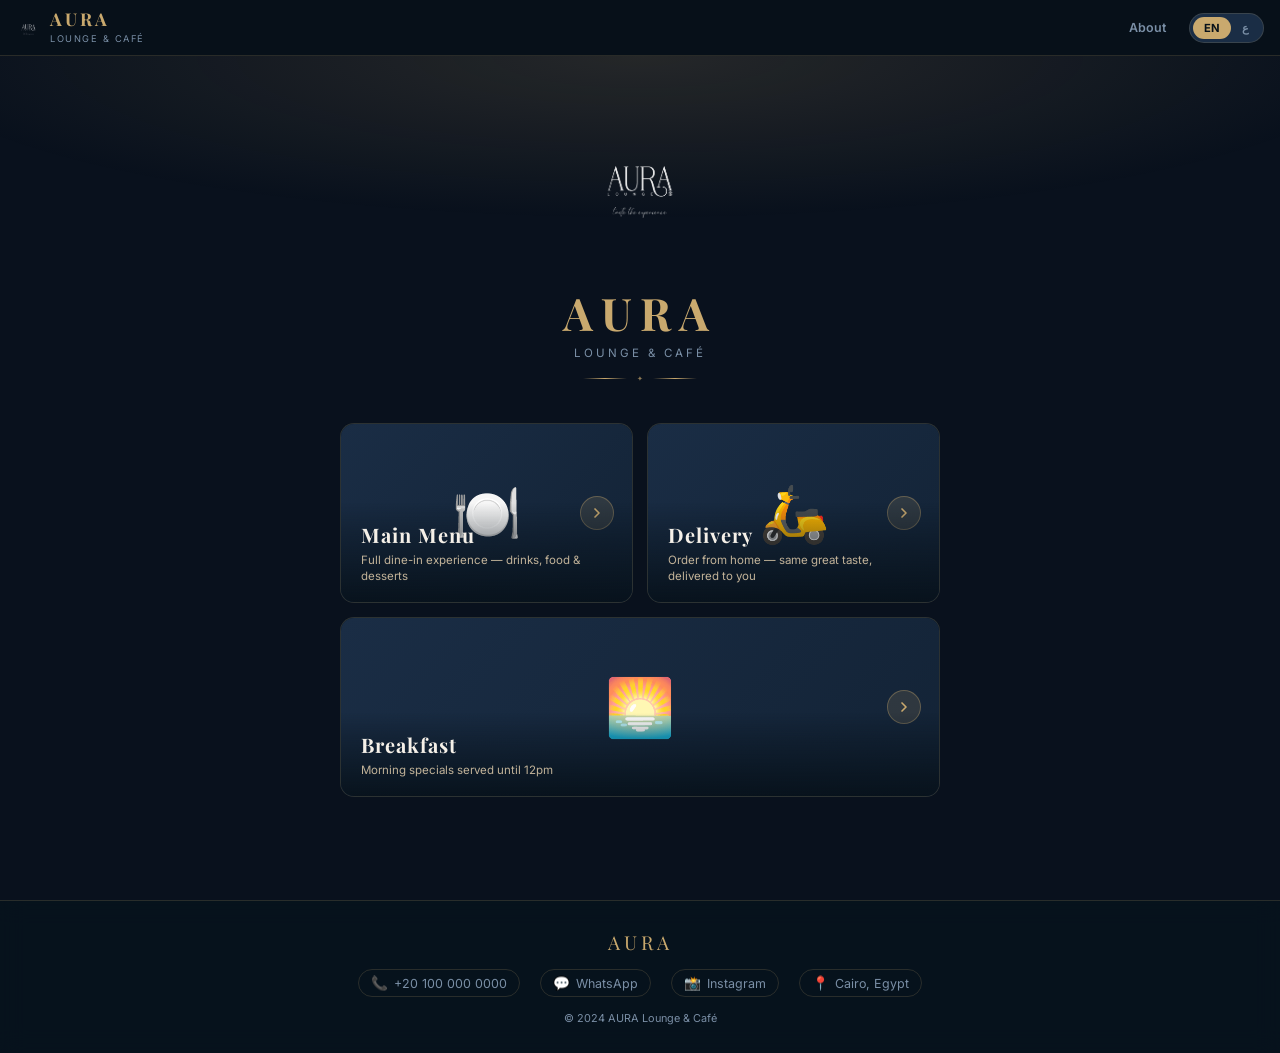
==== commit 4148224a: "Add files via upload" ====
--- a/index.html
+++ b/index.html
@@ -19,12 +19,11 @@
 <!-- ── NAVBAR ── -->
 <header class="navbar" id="navbar">
   <div class="nav-left">
-    <!-- shown only in items view -->
-    <button class="back-btn" id="back-btn" aria-label="Back to categories">
+    <button class="back-btn" id="back-btn" aria-label="Go back">
       <svg width="20" height="20" viewBox="0 0 24 24" fill="none" stroke="currentColor" stroke-width="2.5" stroke-linecap="round" stroke-linejoin="round"><polyline points="15 18 9 12 15 6"/></svg>
     </button>
     <div class="brand">
-      <img class="brand-logo" src="images/logo.png" alt="AURA" onerror="this.style.display='none'">
+      <img class="brand-logo" src="images/logo-white.png" alt="AURA" onerror="this.style.display='none'">
       <div class="brand-text">
         <span class="brand-name" id="brand-name">AURA</span>
         <span class="brand-tag"  id="brand-tag">Lounge &amp; Café</span>
@@ -41,16 +40,17 @@
 </header>
 
 <!-- ══════════════════════════════════════
-     VIEW 1 — CATEGORIES
+     VIEW 1 — SECTIONS (landing)
 ══════════════════════════════════════ -->
-<div id="view-categories" class="view">
+<div id="view-sections" class="view">
 
   <!-- Hero -->
   <div class="hero">
     <div class="hero-glow"></div>
     <div class="hero-content">
       <div class="hero-logo-wrap">
-        <img src="images/logo.png" alt="AURA" onerror="this.style.display='none';this.nextElementSibling.style.display='flex'">
+        <img src="images/logo-white.png" alt="AURA"
+             onerror="this.style.display='none';this.nextElementSibling.style.display='flex'">
         <div class="hero-logo-svg" style="display:none">
           <svg viewBox="0 0 64 64" xmlns="http://www.w3.org/2000/svg" width="64" height="64">
             <circle cx="32" cy="32" r="30" fill="none" stroke="#C9A96E" stroke-width="1" opacity=".5"/>
@@ -64,10 +64,35 @@
     </div>
   </div>
 
+  <!-- Sections grid -->
+  <main class="sec-grid-wrap" aria-label="Menu sections">
+    <div class="sec-grid" id="sec-grid">
+      <!-- shimmer placeholders -->
+      <div class="cat-card-shimmer" style="height:160px;border-radius:14px;"></div>
+      <div class="cat-card-shimmer" style="height:160px;border-radius:14px;"></div>
+      <div class="cat-card-shimmer" style="height:160px;border-radius:14px;"></div>
+    </div>
+  </main>
+
+</div>
+
+<!-- ══════════════════════════════════════
+     VIEW 2 — CATEGORIES
+══════════════════════════════════════ -->
+<div id="view-categories" class="view" style="display:none">
+
+  <!-- Section header banner -->
+  <div class="section-header" id="section-header">
+    <div class="section-header-icon" id="section-header-icon"></div>
+    <div>
+      <div class="section-header-name" id="section-header-name"></div>
+      <div class="section-header-desc" id="section-header-desc"></div>
+    </div>
+  </div>
+
   <!-- Category grid -->
   <main class="cat-grid-wrap" aria-label="Menu categories">
     <div class="cat-grid" id="cat-grid">
-      <!-- shimmer -->
       <div class="cat-card-shimmer"></div>
       <div class="cat-card-shimmer"></div>
       <div class="cat-card-shimmer"></div>
@@ -78,7 +103,7 @@
 </div>
 
 <!-- ══════════════════════════════════════
-     VIEW 2 — ITEMS
+     VIEW 3 — ITEMS
 ══════════════════════════════════════ -->
 <div id="view-items" class="view" style="display:none">
 
@@ -117,14 +142,13 @@
       <div class="detail-price-row">
         <span class="detail-price" id="detail-price"></span>
       </div>
-      <!-- Optional video -->
       <div id="detail-video" class="detail-video" style="display:none"></div>
     </div>
   </div>
 </div>
 
 <!-- ══════════════════════════════════════
-     SHARED FOOTER (contact info)
+     FOOTER
 ══════════════════════════════════════ -->
 <footer class="site-footer" id="site-footer">
   <div class="footer-brand" id="footer-brand">AURA</div>
--- a/css/style.css
+++ b/css/style.css
@@ -25,7 +25,31 @@
 /* ── Reset ── */
 *, *::before, *::after { box-sizing: border-box; margin: 0; padding: 0; }
 html { font-size: 16px; scroll-behavior: smooth; -webkit-text-size-adjust: 100%; }
-body { background: var(--n800); color: var(--cream); font-family: 'Inter', sans-serif; min-height: 100vh; overflow-x: hidden; }
+
+/* ── Background texture ── */
+body {
+  background-color: var(--n800);
+  background-image: url('/images/bg-texture.jpg');
+  background-size: cover;
+  background-attachment: fixed;
+  background-position: center;
+  color: var(--cream);
+  font-family: 'Inter', sans-serif;
+  min-height: 100vh;
+  overflow-x: hidden;
+}
+/* Dark overlay so text stays readable over the texture */
+body::before {
+  content: '';
+  position: fixed;
+  inset: 0;
+  background: rgba(8,15,24,.72);
+  pointer-events: none;
+  z-index: 0;
+}
+/* All real content sits above the overlay */
+body > * { position: relative; z-index: 1; }
+
 body[dir="rtl"] { font-family: 'Cairo', sans-serif; }
 img  { display: block; max-width: 100%; }
 button, a { cursor: pointer; font-family: inherit; }
@@ -43,9 +67,9 @@
   height: var(--nav-h);
   display: flex; align-items: center; justify-content: space-between;
   padding: 0 16px;
-  background: rgba(7,17,26,.9);
-  backdrop-filter: blur(16px);
-  -webkit-backdrop-filter: blur(16px);
+  background: rgba(7,17,26,.88);
+  backdrop-filter: blur(20px);
+  -webkit-backdrop-filter: blur(20px);
   border-bottom: 1px solid var(--border);
 }
 
@@ -53,7 +77,7 @@
 .nav-right { display: flex; align-items: center; gap: 12px; }
 
 .back-btn {
-  display: none; /* shown only in items view */
+  display: none;
   align-items: center; justify-content: center;
   width: 36px; height: 36px;
   border-radius: 10px;
@@ -66,7 +90,13 @@
 .back-btn.show { display: flex; }
 
 .brand { display: flex; align-items: center; gap: 9px; }
-.brand-logo { width: 32px; height: 32px; object-fit: contain; }
+.brand-logo {
+  height: 36px; width: auto;
+  object-fit: contain;
+  /* white logo on dark bg */
+  filter: brightness(0) invert(1);
+  opacity: .92;
+}
 .brand-text  { line-height: 1.1; }
 .brand-name  {
   font-family: 'Playfair Display', serif;
@@ -74,7 +104,7 @@
   letter-spacing: 3px; display: block;
 }
 body[dir="rtl"] .brand-name { font-family: 'Cairo', sans-serif; letter-spacing: 0; }
-.brand-tag   { font-size: .58rem; color: var(--muted); letter-spacing: 1.5px; text-transform: uppercase; }
+.brand-tag { font-size: .58rem; color: var(--muted); letter-spacing: 1.5px; text-transform: uppercase; }
 
 .nav-link {
   font-size: .78rem; font-weight: 600; color: var(--muted);
@@ -93,23 +123,31 @@
 .view { padding-top: var(--nav-h); min-height: 100vh; }
 
 /* ============================================================
-   HERO (categories page only)
+   HERO
    ============================================================ */
 .hero {
   position: relative; overflow: hidden;
   display: flex; align-items: center; justify-content: center;
   text-align: center;
-  padding: 36px 16px 28px;
-  background: var(--n900);
+  padding: 40px 16px 32px;
+  background: transparent;
 }
 .hero-glow {
   position: absolute; inset: 0;
-  background: radial-gradient(ellipse 90% 70% at 50% 0%, rgba(201,169,110,.12), transparent 65%);
+  background: radial-gradient(ellipse 90% 70% at 50% 0%, rgba(201,169,110,.15), transparent 65%);
   pointer-events: none;
 }
 .hero-content { position: relative; z-index: 1; }
-.hero-logo-wrap { width: 60px; height: 60px; margin: 0 auto 12px; }
-.hero-logo-wrap img { width: 100%; height: 100%; object-fit: contain; filter: drop-shadow(0 4px 10px rgba(201,169,110,.3)); }
+.hero-logo-wrap {
+  width: 120px; height: auto;
+  margin: 0 auto 16px;
+}
+.hero-logo-wrap img {
+  width: 100%; height: auto; object-fit: contain;
+  /* white logo version */
+  filter: brightness(0) invert(1);
+  opacity: .95;
+}
 .hero-logo-svg { display: flex; align-items: center; justify-content: center; }
 .hero-title {
   font-family: 'Playfair Display', serif;
@@ -123,8 +161,93 @@
 .hero-rule i { font-size: .45rem; color: var(--gold); font-style: normal; opacity: .7; }
 
 /* ============================================================
-   CATEGORY GRID
-   ============================================================ */
+   SECTIONS VIEW (Level 1)
+   ============================================================ */
+.sec-grid-wrap { padding: 8px 14px 80px; }
+.sec-grid {
+  display: flex; flex-direction: column;
+  gap: 14px;
+  max-width: 600px;
+  margin: 0 auto;
+}
+
+.sec-card {
+  position: relative;
+  border-radius: var(--r);
+  overflow: hidden;
+  height: 160px;
+  cursor: pointer;
+  border: 1px solid var(--border);
+  background: rgba(13,27,42,.75);
+  backdrop-filter: blur(8px);
+  transition: transform .25s var(--ease), box-shadow .25s var(--ease), border-color .25s;
+  animation: fadeUp .35s var(--ease) both;
+  display: flex; align-items: flex-end;
+}
+.sec-card:hover { transform: translateY(-3px); box-shadow: 0 14px 36px rgba(0,0,0,.55); border-color: rgba(201,169,110,.5); }
+.sec-card:active { transform: scale(.98); }
+
+.sec-card-bg {
+  position: absolute; inset: 0;
+  width: 100%; height: 100%;
+  object-fit: cover;
+  transition: transform .5s var(--ease);
+}
+.sec-card:hover .sec-card-bg { transform: scale(1.05); }
+.sec-card-ph {
+  position: absolute; inset: 0;
+  background: linear-gradient(135deg, var(--n600), var(--n700));
+  display: flex; align-items: center; justify-content: center;
+  font-size: 3.5rem;
+}
+.sec-card-overlay {
+  position: relative; z-index: 2; width: 100%;
+  padding: 18px 20px;
+  background: linear-gradient(to top, rgba(7,17,26,.92) 0%, rgba(7,17,26,.3) 70%, transparent 100%);
+}
+.sec-card-name {
+  font-family: 'Playfair Display', serif;
+  font-size: 1.25rem; font-weight: 700; color: var(--cream);
+  letter-spacing: 1px; margin-bottom: 4px;
+}
+body[dir="rtl"] .sec-card-name { font-family: 'Cairo', sans-serif; letter-spacing: 0; }
+.sec-card-desc { font-size: .72rem; color: var(--gold-lt); opacity: .85; line-height: 1.4; }
+.sec-card-arrow {
+  position: absolute; top: 50%; right: 18px; transform: translateY(-50%);
+  width: 34px; height: 34px; border-radius: 50%;
+  background: rgba(201,169,110,.15); border: 1px solid rgba(201,169,110,.35);
+  display: flex; align-items: center; justify-content: center;
+  color: var(--gold); font-size: 1rem;
+  transition: background .2s, transform .2s;
+}
+body[dir="rtl"] .sec-card-arrow { right: auto; left: 18px; transform: translateY(-50%) scaleX(-1); }
+.sec-card:hover .sec-card-arrow { background: rgba(201,169,110,.3); transform: translateY(-50%) translateX(2px); }
+
+/* ============================================================
+   CATEGORY GRID (Level 2)
+   ============================================================ */
+.section-header {
+  display: flex; align-items: center; gap: 14px;
+  padding: 16px 16px 14px;
+  background: rgba(7,17,26,.7);
+  backdrop-filter: blur(12px);
+  border-bottom: 1px solid var(--border);
+}
+.section-header-icon {
+  width: 44px; height: 44px; border-radius: 10px;
+  overflow: hidden; flex-shrink: 0;
+  background: var(--n600);
+  display: flex; align-items: center; justify-content: center;
+  font-size: 1.3rem;
+}
+.section-header-icon img { width: 100%; height: 100%; object-fit: cover; }
+.section-header-name {
+  font-family: 'Playfair Display', serif;
+  font-size: 1.2rem; font-weight: 700; color: var(--gold);
+}
+body[dir="rtl"] .section-header-name { font-family: 'Cairo', sans-serif; }
+.section-header-desc { font-size: .72rem; color: var(--muted); margin-top: 2px; }
+
 .cat-grid-wrap { padding: 16px 12px 80px; }
 .cat-grid {
   display: grid;
@@ -134,14 +257,14 @@
   margin: 0 auto;
 }
 
-/* Category card */
 .cat-card {
   position: relative;
   border-radius: var(--r);
   overflow: hidden;
-  height: 170px;
+  height: 150px;
   cursor: pointer;
   border: 1px solid var(--border);
+  background: rgba(13,27,42,.75);
   transition: transform .25s var(--ease), box-shadow .25s var(--ease);
   animation: fadeUp .35s var(--ease) both;
 }
@@ -155,13 +278,12 @@
   transition: transform .5s var(--ease);
 }
 .cat-card:hover .cat-card-bg { transform: scale(1.06); }
-.cat-card-ph { /* placeholder when no image */
+.cat-card-ph {
   position: absolute; inset: 0;
   background: linear-gradient(135deg, var(--n600), var(--n700));
   display: flex; align-items: center; justify-content: center;
   font-size: 3rem;
 }
-
 .cat-card-overlay {
   position: absolute; inset: 0;
   background: linear-gradient(to top, rgba(7,17,26,.88) 0%, rgba(7,17,26,.2) 55%, transparent 100%);
@@ -177,19 +299,20 @@
 .cat-card-count { font-size: .65rem; color: var(--gold); font-weight: 600; letter-spacing: .5px; }
 
 .cat-card-shimmer {
-  height: 170px; border-radius: var(--r);
+  height: 150px; border-radius: var(--r);
   background: linear-gradient(90deg, var(--n700) 25%, var(--n600) 50%, var(--n700) 75%);
   background-size: 400% 100%;
   animation: shimmer 1.4s infinite;
 }
 
 /* ============================================================
-   ITEMS VIEW
+   ITEMS VIEW (Level 3)
    ============================================================ */
 .items-header {
   display: flex; align-items: center; gap: 14px;
   padding: 16px 16px 12px;
-  background: var(--n900);
+  background: rgba(7,17,26,.7);
+  backdrop-filter: blur(12px);
   border-bottom: 1px solid var(--border);
 }
 .items-cat-img {
@@ -208,19 +331,19 @@
 
 .search-bar {
   position: relative; padding: 10px 12px;
-  background: var(--n800);
+  background: rgba(7,17,26,.5);
   border-bottom: 1px solid var(--border);
 }
 .search-bar input {
   width: 100%;
-  background: var(--n700); border: 1px solid var(--border); border-radius: 20px;
+  background: rgba(19,35,54,.8); border: 1px solid var(--border); border-radius: 20px;
   padding: 9px 16px 9px 38px;
   color: var(--cream); font-size: .875rem; font-family: inherit;
   outline: none; transition: .2s;
 }
 body[dir="rtl"] .search-bar input { padding: 9px 38px 9px 16px; }
 .search-bar input::placeholder { color: var(--muted); }
-.search-bar input:focus { border-color: var(--gold); background: var(--n600); }
+.search-bar input:focus { border-color: var(--gold); background: rgba(26,45,69,.8); }
 .search-icon { position: absolute; left: 24px; top: 50%; transform: translateY(-50%); color: var(--muted); font-size: .85rem; pointer-events: none; }
 body[dir="rtl"] .search-icon { left: auto; right: 24px; }
 
@@ -233,10 +356,11 @@
   margin: 0 auto;
 }
 
-/* ── Item card (list style on mobile) ── */
+/* ── Item card ── */
 .item-card {
   display: flex;
-  background: var(--n700);
+  background: rgba(13,27,42,.8);
+  backdrop-filter: blur(8px);
   border: 1px solid var(--border);
   border-radius: var(--r);
   overflow: hidden;
@@ -257,32 +381,56 @@
 .item-card:hover .item-card-img img { transform: scale(1.06); }
 .item-card-img-ph { width: 100%; height: 100%; display: flex; align-items: center; justify-content: center; font-size: 2.2rem; }
 
+/* ── Centered play button on card photo ── */
 .item-card-video-icon {
-  position: absolute; top: 6px; right: 6px;
-  background: rgba(0,0,0,.65); border-radius: 50%;
-  width: 24px; height: 24px;
-  display: flex; align-items: center; justify-content: center;
-  font-size: .7rem;
-}
+  position: absolute;
+  inset: 0;
+  display: flex; align-items: center; justify-content: center;
+  background: rgba(0,0,0,.28);
+  pointer-events: none;
+}
+.item-card-video-icon::after {
+  content: '';
+  width: 36px; height: 36px;
+  border-radius: 50%;
+  background: rgba(201,169,110,.90);
+  box-shadow: 0 2px 12px rgba(0,0,0,.5);
+  /* play triangle via clip-path */
+  clip-path: none;
+  display: flex; align-items: center; justify-content: center;
+}
+/* Using SVG play shape inside the circle */
+.item-card-video-btn {
+  position: absolute;
+  inset: 0;
+  display: flex; align-items: center; justify-content: center;
+  background: rgba(0,0,0,.3);
+  pointer-events: none;
+}
+.item-card-play-circle {
+  width: 38px; height: 38px; border-radius: 50%;
+  background: rgba(201,169,110,.92);
+  box-shadow: 0 2px 14px rgba(0,0,0,.55);
+  display: flex; align-items: center; justify-content: center;
+  flex-shrink: 0;
+}
+.item-card-play-circle svg { margin-left: 3px; }
 
 .item-card-body {
   flex: 1; padding: 12px 14px;
   display: flex; flex-direction: column; justify-content: space-between;
   min-width: 0;
 }
-
 .item-card-name {
   font-size: .9rem; font-weight: 700; color: var(--cream);
   margin-bottom: 5px; line-height: 1.3;
 }
 body[dir="rtl"] .item-card-name { font-family: 'Cairo', sans-serif; }
-
 .item-card-desc {
   font-size: .75rem; color: var(--muted); line-height: 1.5;
   margin-bottom: 8px;
   display: -webkit-box; -webkit-line-clamp: 2; -webkit-box-orient: vertical; overflow: hidden;
 }
-
 .item-card-footer { display: flex; align-items: center; justify-content: space-between; gap: 6px; }
 .item-card-price { font-size: .95rem; font-weight: 700; color: var(--gold); white-space: nowrap; }
 .item-card-price-cur { font-size: .68rem; font-weight: 500; color: var(--gold-dk); margin-left: 2px; }
@@ -305,10 +453,12 @@
    ============================================================ */
 .detail-overlay {
   position: fixed; inset: 0; z-index: 300;
-  background: rgba(0,0,0,.7);
+  background: rgba(0,0,0,.75);
   display: none; align-items: flex-end;
-  backdrop-filter: blur(4px);
-  -webkit-backdrop-filter: blur(4px);
+  backdrop-filter: blur(6px);
+  -webkit-backdrop-filter: blur(6px);
+  /* Make the whole overlay clickable to close */
+  cursor: pointer;
 }
 .detail-overlay.open { display: flex; animation: overlayIn .25s var(--ease); }
 
@@ -326,6 +476,7 @@
   animation: sheetUp .3s var(--ease);
   position: relative;
   scrollbar-width: none;
+  cursor: default; /* sheet itself doesn't close */
 }
 .detail-sheet::-webkit-scrollbar { display: none; }
 
@@ -346,33 +497,28 @@
 .detail-img-ph { width: 100%; height: 100%; display: flex; align-items: center; justify-content: center; font-size: 4rem; }
 
 .detail-body { padding: 20px; }
-
 .detail-badges { display: flex; gap: 6px; margin-bottom: 10px; flex-wrap: wrap; }
-
 .detail-name {
   font-family: 'Playfair Display', serif;
   font-size: 1.35rem; font-weight: 700; color: var(--cream);
   margin-bottom: 10px; line-height: 1.3;
 }
 body[dir="rtl"] .detail-name { font-family: 'Cairo', sans-serif; }
-
 .detail-desc { font-size: .875rem; color: var(--muted); line-height: 1.7; margin-bottom: 16px; }
-
 .detail-price-row { display: flex; align-items: center; gap: 12px; margin-bottom: 16px; }
 .detail-price { font-size: 1.4rem; font-weight: 700; color: var(--gold); }
 
 /* Video section */
 .detail-video { margin-top: 4px; }
 .detail-video-thumb {
-  position: relative; width: 100%; padding-top: 56.25%; /* 16:9 */
+  position: relative; width: 100%; padding-top: 56.25%;
   border-radius: var(--r-sm); overflow: hidden; cursor: pointer;
   background: var(--n900);
 }
 .detail-video-thumb img { position: absolute; inset: 0; width: 100%; height: 100%; object-fit: cover; }
 .detail-video-play {
   position: absolute; inset: 0; display: flex; align-items: center; justify-content: center;
-  background: rgba(0,0,0,.4);
-  transition: .2s;
+  background: rgba(0,0,0,.4); transition: .2s;
 }
 .detail-video-play:hover { background: rgba(0,0,0,.55); }
 .detail-video-play-icon {
@@ -385,10 +531,11 @@
 .detail-video iframe { width: 100%; border: none; border-radius: var(--r-sm); aspect-ratio: 16/9; }
 
 /* ============================================================
-   FOOTER — contact info
+   FOOTER
    ============================================================ */
 .site-footer {
-  background: var(--n900);
+  background: rgba(7,17,26,.85);
+  backdrop-filter: blur(12px);
   border-top: 1px solid var(--border);
   padding: 28px 20px;
   text-align: center;
@@ -398,7 +545,6 @@
   font-size: 1.2rem; color: var(--gold); letter-spacing: 4px; margin-bottom: 14px;
 }
 body[dir="rtl"] .footer-brand { font-family: 'Cairo', sans-serif; letter-spacing: 0; }
-
 .footer-contact { display: flex; flex-wrap: wrap; justify-content: center; gap: 10px 20px; margin-bottom: 14px; }
 .footer-link {
   display: flex; align-items: center; gap: 6px;
@@ -415,7 +561,7 @@
    ABOUT PAGE
    ============================================================ */
 .about-hero {
-  background: var(--n900);
+  background: transparent;
   padding: 40px 20px 32px;
   text-align: center;
   border-bottom: 1px solid var(--border);
@@ -442,7 +588,7 @@
 .contact-grid { display: flex; flex-direction: column; gap: 10px; }
 .contact-item {
   display: flex; align-items: center; gap: 12px;
-  background: var(--n700); border: 1px solid var(--border);
+  background: rgba(19,35,54,.8); border: 1px solid var(--border);
   border-radius: var(--r-sm); padding: 12px 16px;
   font-size: .875rem; color: var(--cream);
   transition: .2s;
@@ -457,13 +603,15 @@
 @keyframes fadeUp   { from { opacity: 0; transform: translateY(14px); } to { opacity: 1; transform: translateY(0); } }
 @keyframes shimmer  { 0% { background-position: 100% 0; } 100% { background-position: -100% 0; } }
 
+.sec-card:nth-child(1) { animation-delay: .05s; }
+.sec-card:nth-child(2) { animation-delay: .10s; }
+.sec-card:nth-child(3) { animation-delay: .15s; }
 .cat-card:nth-child(1) { animation-delay: .04s; }
 .cat-card:nth-child(2) { animation-delay: .08s; }
 .cat-card:nth-child(3) { animation-delay: .12s; }
 .cat-card:nth-child(4) { animation-delay: .16s; }
 .cat-card:nth-child(5) { animation-delay: .2s; }
 .cat-card:nth-child(6) { animation-delay: .24s; }
-
 .item-card:nth-child(1) { animation-delay: .04s; }
 .item-card:nth-child(2) { animation-delay: .08s; }
 .item-card:nth-child(3) { animation-delay: .12s; }
@@ -472,15 +620,18 @@
 .item-card:nth-child(6) { animation-delay: .24s; }
 
 @media (prefers-reduced-motion: reduce) {
-  *, .cat-card, .item-card, .detail-sheet, .detail-overlay { animation: none !important; transition: none !important; }
+  *, .sec-card, .cat-card, .item-card, .detail-sheet, .detail-overlay { animation: none !important; transition: none !important; }
 }
 
 /* ============================================================
    TABLET (≥ 560px)
    ============================================================ */
 @media (min-width: 560px) {
+  .sec-grid { flex-direction: row; flex-wrap: wrap; }
+  .sec-card  { flex: 1; min-width: 240px; height: 180px; }
+
   .cat-grid { grid-template-columns: repeat(3, 1fr); }
-  .cat-card  { height: 190px; }
+  .cat-card  { height: 170px; }
 
   .items-grid { grid-template-columns: repeat(2, 1fr); }
   .item-card  { flex-direction: column; }
@@ -496,7 +647,7 @@
    DESKTOP (≥ 900px)
    ============================================================ */
 @media (min-width: 900px) {
-  .cat-grid  { grid-template-columns: repeat(4, 1fr); }
+  .cat-grid   { grid-template-columns: repeat(4, 1fr); }
   .items-grid { grid-template-columns: repeat(3, 1fr); }
   .item-card-img { height: 190px; }
 }
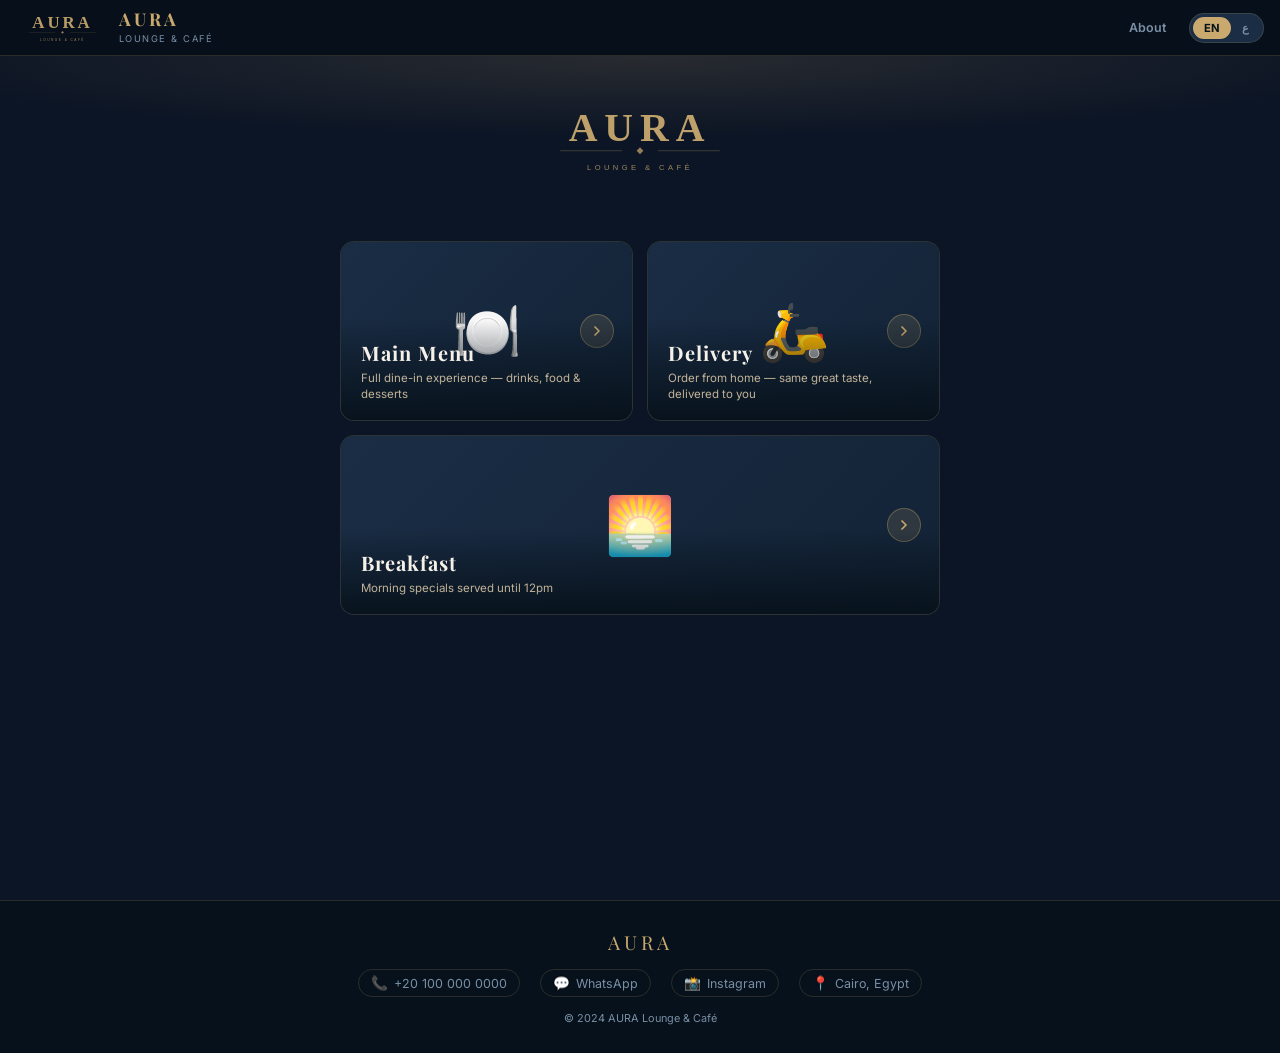
==== commit 1c540b1c: "Add files via upload" ====
--- a/index.html
+++ b/index.html
@@ -23,7 +23,7 @@
       <svg width="20" height="20" viewBox="0 0 24 24" fill="none" stroke="currentColor" stroke-width="2.5" stroke-linecap="round" stroke-linejoin="round"><polyline points="15 18 9 12 15 6"/></svg>
     </button>
     <div class="brand">
-      <img class="brand-logo" src="images/logo-white.png" alt="AURA" onerror="this.style.display='none'">
+      <img class="brand-logo" src="images/logo.svg" alt="AURA" onerror="this.style.display='none'">
       <div class="brand-text">
         <span class="brand-name" id="brand-name">AURA</span>
         <span class="brand-tag"  id="brand-tag">Lounge &amp; Café</span>
@@ -48,19 +48,10 @@
   <div class="hero">
     <div class="hero-glow"></div>
     <div class="hero-content">
-      <div class="hero-logo-wrap">
-        <img src="images/logo-white.png" alt="AURA"
-             onerror="this.style.display='none';this.nextElementSibling.style.display='flex'">
-        <div class="hero-logo-svg" style="display:none">
-          <svg viewBox="0 0 64 64" xmlns="http://www.w3.org/2000/svg" width="64" height="64">
-            <circle cx="32" cy="32" r="30" fill="none" stroke="#C9A96E" stroke-width="1" opacity=".5"/>
-            <text x="32" y="42" font-family="Playfair Display,serif" font-size="26" font-weight="700" fill="#C9A96E" text-anchor="middle">A</text>
-          </svg>
-        </div>
+      <!-- Full AURA LOUNGE & CAFÉ logo SVG — matches brand image exactly -->
+      <div class="hero-logo-wrap" style="width:220px">
+        <img src="images/logo.svg" alt="AURA Lounge &amp; Café" style="width:100%;height:auto">
       </div>
-      <h1 class="hero-title" id="hero-title">AURA</h1>
-      <p  class="hero-sub"   id="hero-sub">Lounge &amp; Café</p>
-      <div class="hero-rule"><span></span><i>✦</i><span></span></div>
     </div>
   </div>
 
--- a/css/style.css
+++ b/css/style.css
@@ -26,29 +26,14 @@
 *, *::before, *::after { box-sizing: border-box; margin: 0; padding: 0; }
 html { font-size: 16px; scroll-behavior: smooth; -webkit-text-size-adjust: 100%; }
 
-/* ── Background texture ── */
+/* ── Background — solid dark navy matching brand identity ── */
 body {
-  background-color: var(--n800);
-  background-image: url('/images/bg-texture.jpg');
-  background-size: cover;
-  background-attachment: fixed;
-  background-position: center;
+  background-color: #0C1525;
   color: var(--cream);
   font-family: 'Inter', sans-serif;
   min-height: 100vh;
   overflow-x: hidden;
 }
-/* Dark overlay so text stays readable over the texture */
-body::before {
-  content: '';
-  position: fixed;
-  inset: 0;
-  background: rgba(8,15,24,.72);
-  pointer-events: none;
-  z-index: 0;
-}
-/* All real content sits above the overlay */
-body > * { position: relative; z-index: 1; }
 
 body[dir="rtl"] { font-family: 'Cairo', sans-serif; }
 img  { display: block; max-width: 100%; }
@@ -91,10 +76,9 @@
 
 .brand { display: flex; align-items: center; gap: 9px; }
 .brand-logo {
-  height: 36px; width: auto;
+  height: 38px; width: auto;
   object-fit: contain;
-  /* white logo on dark bg */
-  filter: brightness(0) invert(1);
+  /* SVG already uses gold — no filter needed */
   opacity: .92;
 }
 .brand-text  { line-height: 1.1; }
@@ -144,8 +128,7 @@
 }
 .hero-logo-wrap img {
   width: 100%; height: auto; object-fit: contain;
-  /* white logo version */
-  filter: brightness(0) invert(1);
+  /* SVG already uses gold — no filter needed */
   opacity: .95;
 }
 .hero-logo-svg { display: flex; align-items: center; justify-content: center; }
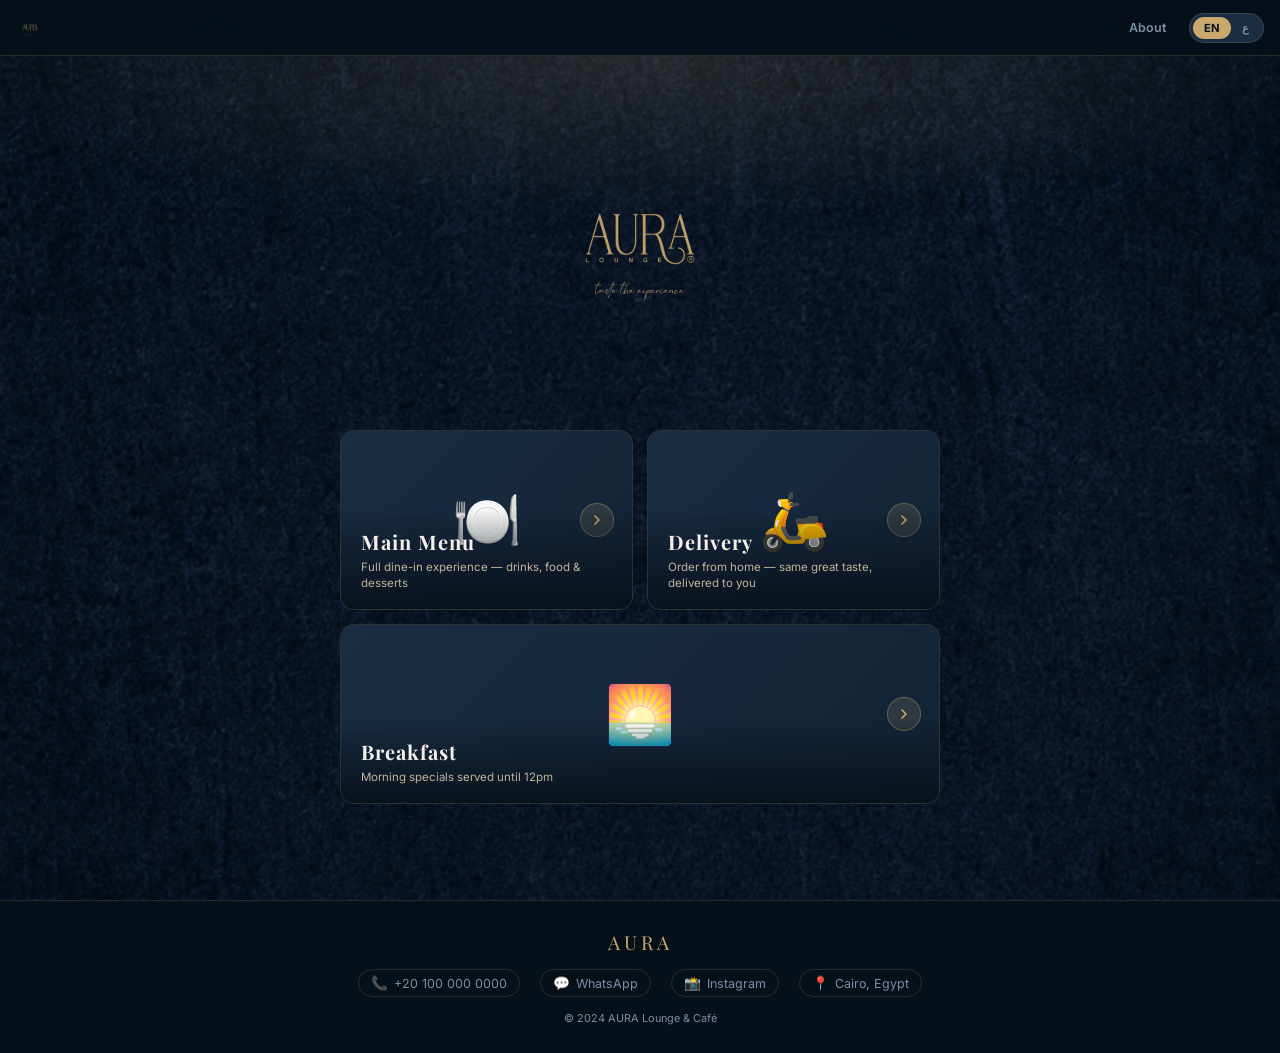
==== commit 3d2013a2: "Add files via upload" ====
--- a/index.html
+++ b/index.html
@@ -23,11 +23,7 @@
       <svg width="20" height="20" viewBox="0 0 24 24" fill="none" stroke="currentColor" stroke-width="2.5" stroke-linecap="round" stroke-linejoin="round"><polyline points="15 18 9 12 15 6"/></svg>
     </button>
     <div class="brand">
-      <img class="brand-logo" src="images/logo.svg" alt="AURA" onerror="this.style.display='none'">
-      <div class="brand-text">
-        <span class="brand-name" id="brand-name">AURA</span>
-        <span class="brand-tag"  id="brand-tag">Lounge &amp; Café</span>
-      </div>
+      <img class="brand-logo" src="images/logo-gold.png" alt="AURA Lounge &amp; Café">
     </div>
   </div>
   <div class="nav-right">
@@ -48,9 +44,8 @@
   <div class="hero">
     <div class="hero-glow"></div>
     <div class="hero-content">
-      <!-- Full AURA LOUNGE & CAFÉ logo SVG — matches brand image exactly -->
-      <div class="hero-logo-wrap" style="width:220px">
-        <img src="images/logo.svg" alt="AURA Lounge &amp; Café" style="width:100%;height:auto">
+      <div class="hero-logo-wrap">
+        <img src="images/logo-gold.png" alt="AURA Lounge &amp; Café">
       </div>
     </div>
   </div>
--- a/css/style.css
+++ b/css/style.css
@@ -26,14 +26,27 @@
 *, *::before, *::after { box-sizing: border-box; margin: 0; padding: 0; }
 html { font-size: 16px; scroll-behavior: smooth; -webkit-text-size-adjust: 100%; }
 
-/* ── Background — solid dark navy matching brand identity ── */
+/* ── Background — velvet texture ── */
 body {
-  background-color: #0C1525;
+  background-color: #07111A;
+  background-image: url('../images/bg-texture.png');
+  background-size: cover;
+  background-attachment: fixed;
+  background-position: center;
   color: var(--cream);
   font-family: 'Inter', sans-serif;
   min-height: 100vh;
   overflow-x: hidden;
 }
+body::before {
+  content: '';
+  position: fixed;
+  inset: 0;
+  background: rgba(6, 12, 22, 0.52);
+  z-index: 0;
+  pointer-events: none;
+}
+body > * { position: relative; z-index: 1; }
 
 body[dir="rtl"] { font-family: 'Cairo', sans-serif; }
 img  { display: block; max-width: 100%; }
@@ -74,21 +87,12 @@
 .back-btn:hover { border-color: var(--gold); color: var(--gold); }
 .back-btn.show { display: flex; }
 
-.brand { display: flex; align-items: center; gap: 9px; }
+.brand { display: flex; align-items: center; }
 .brand-logo {
-  height: 38px; width: auto;
+  height: 40px; width: auto;
   object-fit: contain;
-  /* SVG already uses gold — no filter needed */
-  opacity: .92;
-}
-.brand-text  { line-height: 1.1; }
-.brand-name  {
-  font-family: 'Playfair Display', serif;
-  font-size: 1.1rem; font-weight: 700; color: var(--gold);
-  letter-spacing: 3px; display: block;
-}
-body[dir="rtl"] .brand-name { font-family: 'Cairo', sans-serif; letter-spacing: 0; }
-.brand-tag { font-size: .58rem; color: var(--muted); letter-spacing: 1.5px; text-transform: uppercase; }
+  opacity: .95;
+}
 
 .nav-link {
   font-size: .78rem; font-weight: 600; color: var(--muted);
@@ -123,13 +127,12 @@
 }
 .hero-content { position: relative; z-index: 1; }
 .hero-logo-wrap {
-  width: 120px; height: auto;
-  margin: 0 auto 16px;
+  width: 200px; height: auto;
+  margin: 0 auto 8px;
 }
 .hero-logo-wrap img {
   width: 100%; height: auto; object-fit: contain;
-  /* SVG already uses gold — no filter needed */
-  opacity: .95;
+  opacity: .97;
 }
 .hero-logo-svg { display: flex; align-items: center; justify-content: center; }
 .hero-title {
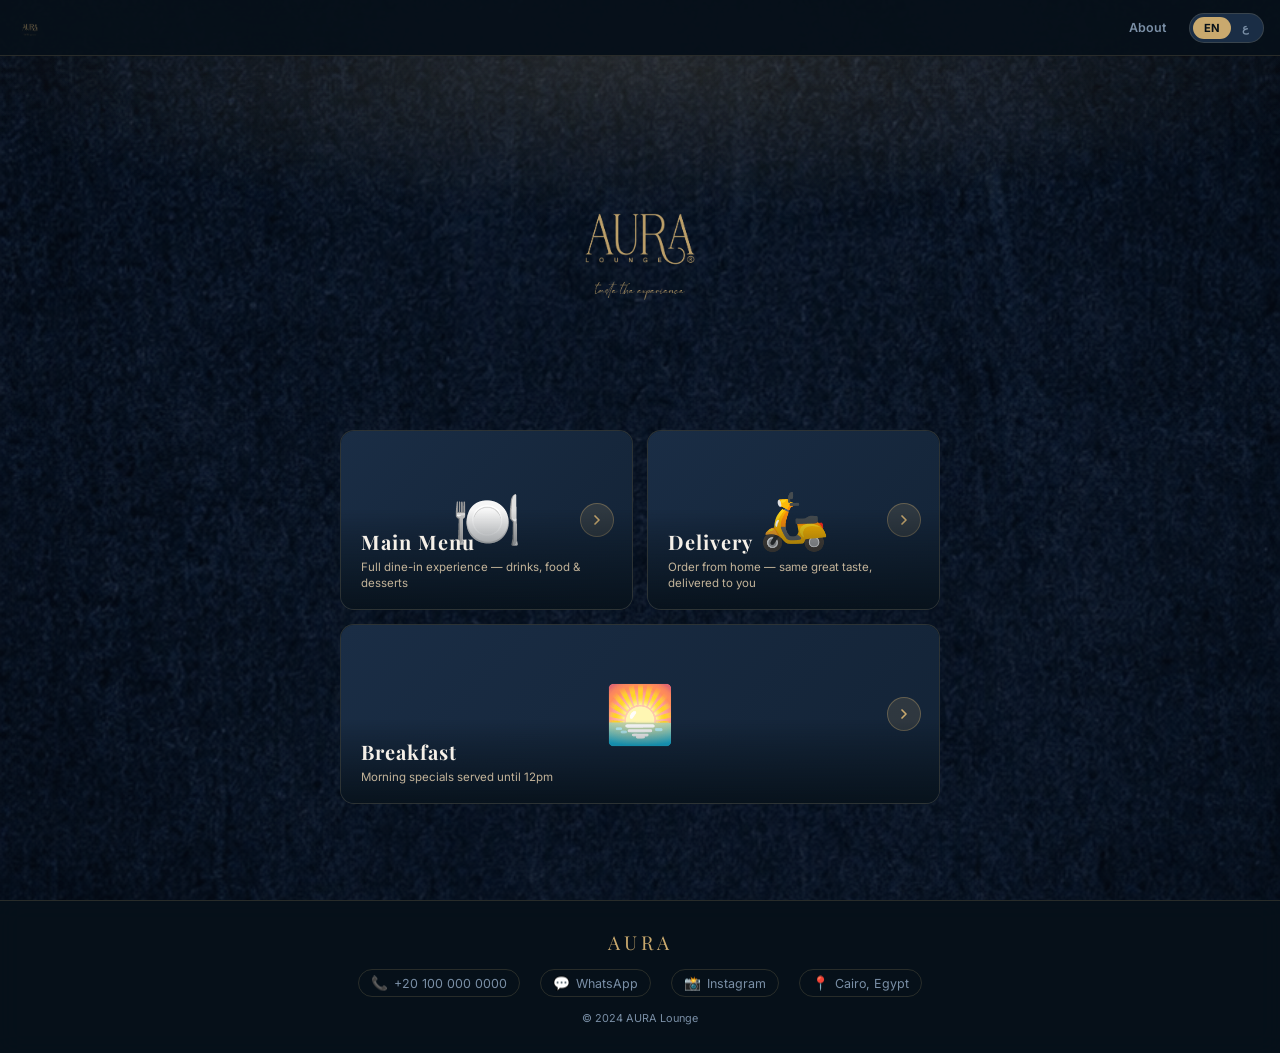
==== commit 33ef9b9e: "Add files via upload" ====
--- a/index.html
+++ b/index.html
@@ -139,7 +139,7 @@
 <footer class="site-footer" id="site-footer">
   <div class="footer-brand" id="footer-brand">AURA</div>
   <div class="footer-contact" id="footer-contact"></div>
-  <p class="footer-copy">© 2024 AURA Lounge &amp; Café</p>
+  <p class="footer-copy">© 2024 AURA Lounge </p>
 </footer>
 
 <script src="js/app.js"></script>
